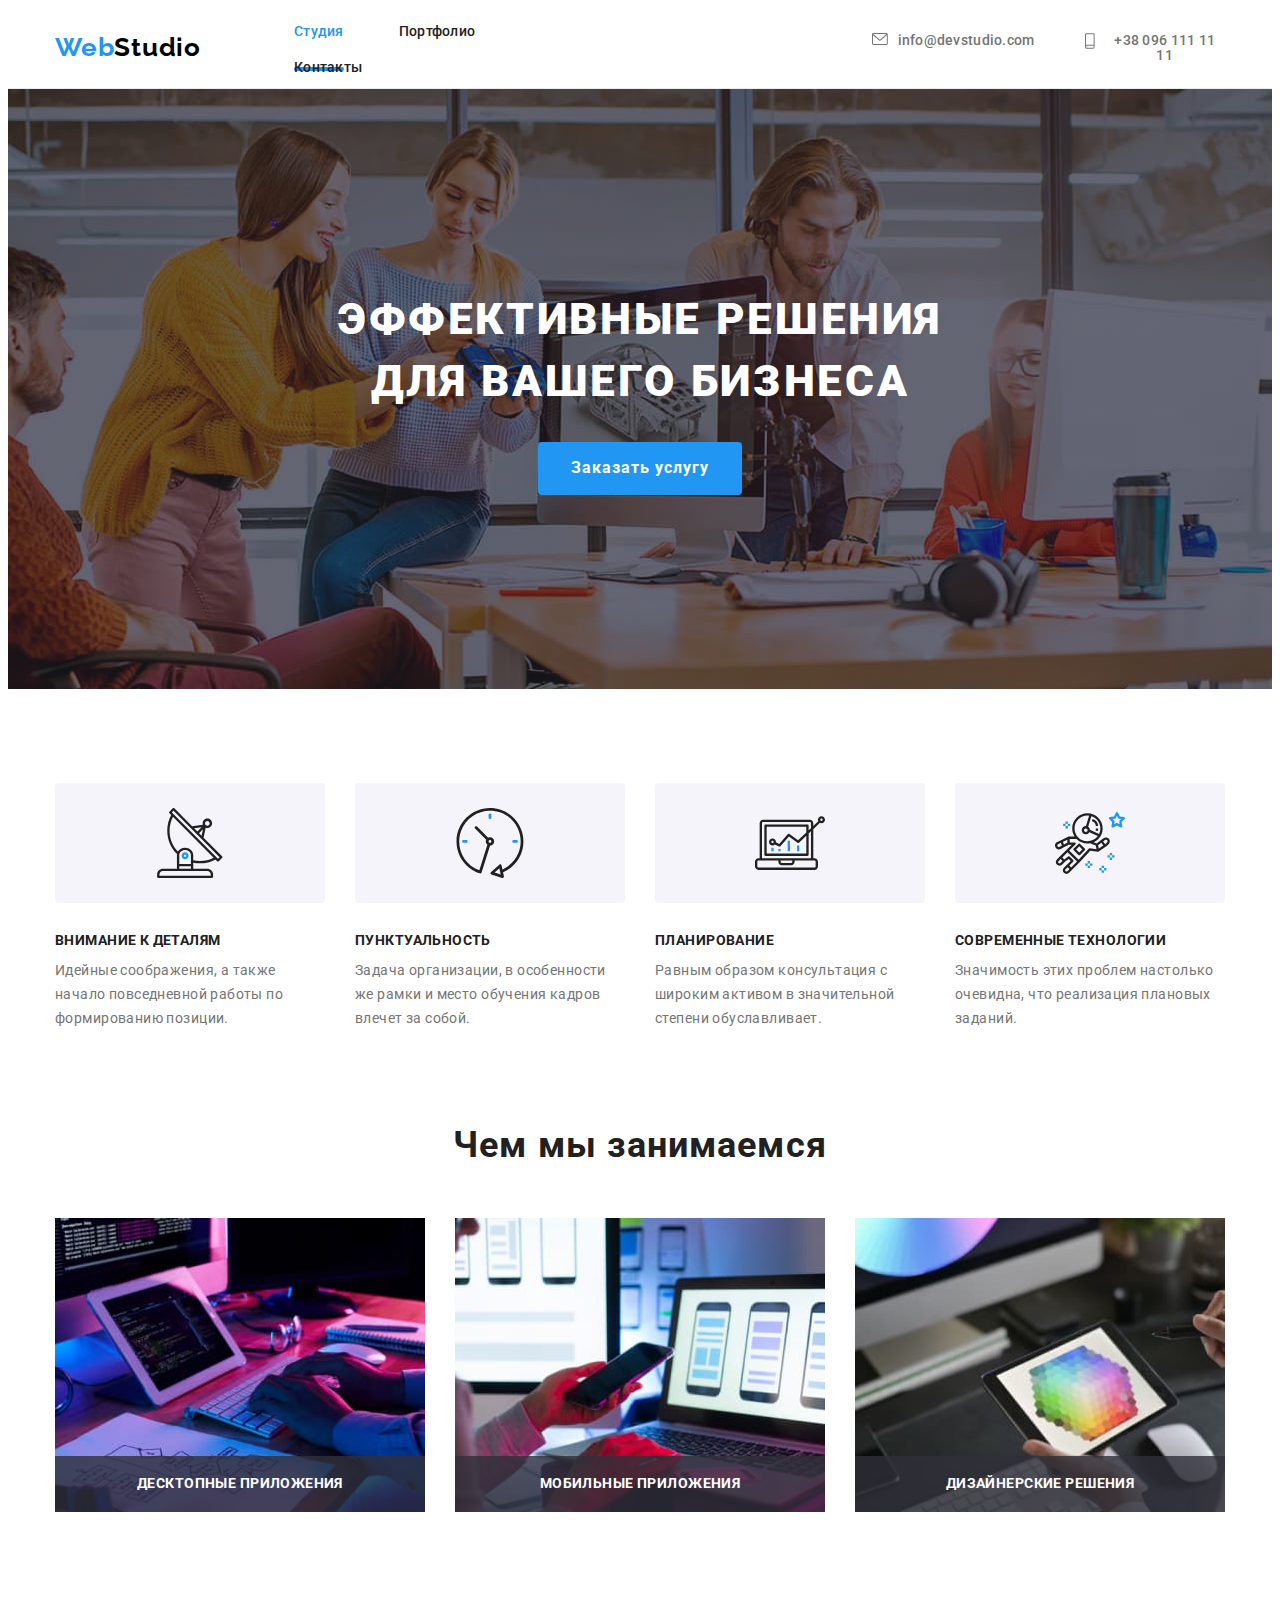
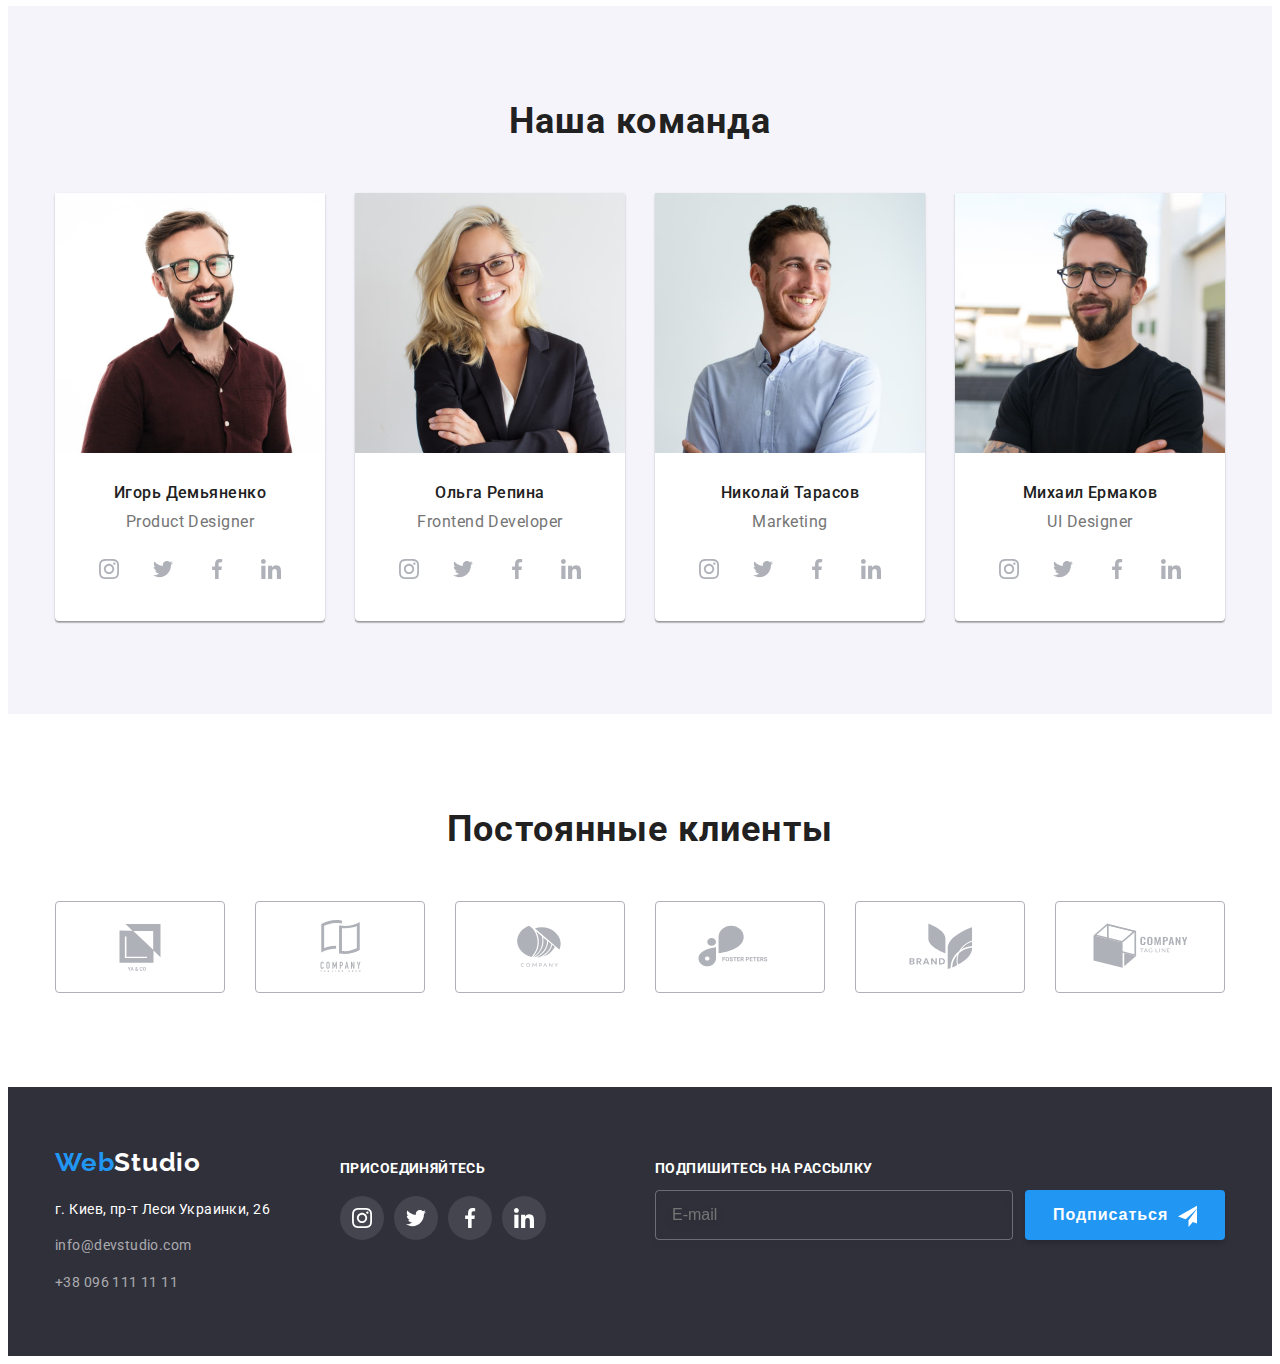
==== index.html @ dab95c20 "copy files" ====
<!DOCTYPE html>
<html lang="ru">
  <head>
    <meta charset="UTF-8" />
    <meta http-equiv="X-UA-Compatible" content="IE=edge" />
    <meta name="viewport" content="width=device-width, initial-scale=1.0" />
    <title>Студия</title>
    <link rel="preconnect" href="https://fonts.googleapis.com" />
    <link rel="preconnect" href="https://fonts.gstatic.com" crossorigin />
    <link
      href="https://fonts.googleapis.com/css2?family=Raleway:wght@700&family=Roboto:wght@400;500;700;900&display=swap"
      rel="stylesheet"
    />
    <link
      rel="stylesheet"
      href="https://cdnjs.cloudflare.com/ajax/libs/modern-normalize/1.1.0/modern-normalize.min.css"
      integrity="sha512-wpPYUAdjBVSE4KJnH1VR1HeZfpl1ub8YT/NKx4PuQ5NmX2tKuGu6U/JRp5y+Y8XG2tV+wKQpNHVUX03MfMFn9Q=="
      crossorigin="anonymous"
      referrerpolicy="no-referrer"
    />
    <link rel="stylesheet" href="./css/styles.css" />
  </head>
  <body class="header">
    <!--Шапка сайта-->
    <header class="page">
      <div class="container">
        <div class="header-inner">
          <a href="./index.html" class="logo">
            <span class="logo-studio">Web</span>Studio</a
          >
          <nav class="header-nav">
            <ul class="header-list list">
              <li class="menu-item">
                <a class="menu-link link current" href="./index.html">Студия</a>
              </li>
              <li class="menu-item">
                <a class="menu-link link" href="./portfolio.html">Портфолио</a>
              </li>
              <li class="menu-item">
                <a class="menu-link link" href="">Контакты</a>
              </li>
            </ul>
          </nav>
          <div>
            <ul class="header-contacts">
              <li class="header-contact-link">
                <a class="contact-type" href="mailto:info@devstudio.co">
                  <svg class="mail">
                    <use
                      href="./images/icons.svg#icon-mail"
                      width="16px"
                      height="12px"
                    ></use></svg
                  >info@devstudio.com
                </a>
              </li>
              <li class="header-contact-link">
                <a class="contact-type" href="tel:+380961111111">
                  <svg class="smartphone">
                    <use
                      href="./images/icons.svg#icon-smartphone"
                      width="10px"
                      height="16px"
                    ></use></svg
                  >+38 096 111 11 11
                </a>
              </li>
            </ul>
          </div>
        </div>
      </div>
    </header>
    <main>
      <!--Шапка-->
      <section class="hero">
        <div class="container">
          <h1 class="solution">Эффективные решения для вашего бизнеса</h1>
          <button class="button-open" type="button" data-modal-open>Заказать услугу</button>
          <!--Модальное окно-->
          <div class="backdrop is-hidden" data-modal>
            <div class="modal">
              <button class="button-close" type="button" data-modal-close>
                <svg class="close-icon" aria-label="link mail" width="30" height="30">
                  <use href="./images/icons.svg#icon-close"></use>
                </svg>
              </button>
              <div class="">
                <form class="form-modal" name="transfer">
                  <strong class="form-title">Оставьте свои данные, мы вам перезвоним</strong>
                  <div class="group-form">
                    <label class="form-lable" for="username">Имя</label>                  
                    <input class="form-input" type="text" name="username" required  autofocus/>
                    <svg class="modal-icon">
                      <use href="./images/icons.svg#icon-person" width="18" height="18"></use>
                    </svg>
                  </div> 
                  <div class="group-form">
                    <label class="form-lable" for="phone-number">Телефон</label>
                    <input class="form-input" type="tel" name="phone-number" placeholder=" " required/>
                    <svg class="modal-icon">
                      <use href="./images/icons.svg#icon-phone-black" width="18" height="18"></use>
                    </svg>  
                  </div> 
                  <div class="group-form">
                    <label class="form-lable" for="mail">Почта</label>
                    <input class="form-input" type="email" name="mail" placeholder=" " required/>
                    <svg class="modal-icon">
                      <use href="./images/icons.svg#icon-email-black" width="18" height="18"></use>
                    </svg> 
                  </div>             
                  <div class="group-form">
                    <label class="form-lable" for="notes" >Комментарий</label>
                    <textarea class="form-textarea" name="notes" placeholder="Введите текст"></textarea>
                  </div>                  
                    <label class="label-checkbox" for="conditions">
                      <input class="checkbox visually-hidden" type="checkbox" name="conditions" id="conditions" required/>                     
                      Соглашаюсь с рассылкой и принимаю <a class="treaty" href="">Условия договора</a>
                      <svg class="icon-active" width="16" height="15">
							           <use href="images/icons.svg#icon-icon-check"></use>
						          </svg> 
                      <svg class="icon-check" width="16" height="15">
							          <use href="images/icons.svg#icon-Vector1" ></use>
						          </svg>			          
                    </label>                                 
                  <button class="button-modal" type="submit">Отправить</button>                           
                </form>
              </div>              
            </div>
          </div>
        </div>
      </section>
      <!--Особенности-->
      <section class="specific">
        <div class="container">
          <ul class="title-text">
            <li class="title-text-list">
              <div class="benefits">
                <svg class="icon-specific">
                  <use
                    href="./images/icons.svg#icon-antena"
                    width="70px"
                    height="70px"
                  ></use>
                </svg>
              </div>
              <h3 class="title">Внимание к деталям</h3>
              <p class="specific-text">
                Идейные соображения, а также начало повседневной работы по
                формированию позиции.
              </p>
            </li>
            <li class="title-text-list">
              <div class="benefits">
                <svg class="icon-specific">
                  <use
                    href="./images/icons.svg#icon-clock"
                    width="70px"
                    height="70px"
                  ></use>
                </svg>
              </div>
              <h3 class="title">Пунктуальность</h3>
              <p class="specific-text">
                Задача организации, в особенности же рамки и место обучения
                кадров влечет за собой.
              </p>
            </li>
            <li class="title-text-list">
              <div class="benefits">
                <svg class="icon-specific">
                  <use
                    href="./images/icons.svg#icon-diagram"
                    width="70px"
                    height="70px"
                  ></use>
                </svg>
              </div>
              <h3 class="title">Планирование</h3>
              <p class="specific-text">
                Равным образом консультация с широким активом в значительной
                степени обуславливает.
              </p>
            </li>
            <li class="title-text-list">
              <div class="benefits">
                <svg class="icon-specific">
                  <use
                    href="./images/icons.svg#icon-astronaut"
                    width="70px"
                    height="70px"
                  ></use>
                </svg>
              </div>
              <h3 class="title">Современные технологии</h3>
              <p class="specific-text">
                Значимость этих проблем настолько очевидна, что реализация
                плановых заданий.
              </p>
            </li>
          </ul>
        </div>
      </section>
      <!--Чем мы занимаемся-->
      <section class="occupation">
        <div class="container">
          <h2 class="work-position">Чем мы занимаемся</h2>
          <ul class="work">
            <li class="details">
              <div class="work-type">
                <img
                  src="images/box1.jpg"
                  alt="Работа"
                  width="370"
                  height="294"
                />
                <p class="details-text">Десктопные приложения</p>
              </div class="work-type">
            </li>
            <li class="details">
              <div class="work-type">
                <img
                  src="images/box2.jpg"
                  alt="Работа1"
                  width="370"
                  height="294"
                />
                <p class="details-text">Мобильные приложения</p>
              </div>
            </li>
            <li class="details">
              <div class="work-type">
                <img
                  src="images/box3.jpg"
                  alt="Работа2"
                  width="370"
                  height="294"
                />
                <p class="details-text">Дизайнерские решения</p>
              </div>
            </li>
          </ul>
        </div>
      </section>
      <!--Команда-->
      <section class="team">
        <div class="container">
          <h2 class="team-list">Наша команда</h2>
          <ul class="all-team">
            <li class="comand-card">
              <img
                src="images/img.jpg"
                alt="Дизайнер"
                width="270"
                height="260"
              />
              <h3 class="name">Игорь Демьяненко</h3>
              <p class="job-title">Product Designer</p>
              <ul class="link-contact">
                <li class="">
                  <a href="" class="job-network">
                    <svg class="social-links">
                      <use
                        href="./images/icons.svg#icon-instagram"
                        width="20px"
                        height="20px"
                      ></use>
                    </svg>
                  </a>
                </li>
                <li>
                  <a href="" class="job-network">
                    <svg class="social-links">
                      <use
                        href="./images/icons.svg#icon-twitter"
                        width="20px"
                        height="20px"
                      ></use></svg
                  ></a>
                </li>
                <li>
                  <a href="" class="job-network">
                    <svg class="social-links">
                      <use
                        href="./images/icons.svg#icon-facebook"
                        width="20px"
                        height="20px"
                      ></use></svg
                  ></a>
                </li>
                <li>
                  <a href="" class="job-network">
                    <svg class="social-links">
                      <use
                        href="./images/icons.svg#icon-linkedin"
                        width="20px"
                        height="20px"
                      ></use></svg
                  ></a>
                </li>
              </ul>
            </li>
            <li class="comand-card">
              <img
                src="./images/img1.jpg"
                alt="Фронтэнд"
                width="270"
                height="260"
              />
              <h3 class="name">Ольга Репина</h3>
              <p class="job-title">Frontend Developer</p>
              <ul class="link-contact">
                <li>
                  <a href="" class="job-network">
                    <svg class="social-links">
                      <use
                        href="./images/icons.svg#icon-instagram"
                        width="20px"
                        height="20px"
                      ></use>
                    </svg>
                  </a>
                </li>
                <li>
                  <a href="" class="job-network">
                    <svg class="social-links">
                      <use
                        href="./images/icons.svg#icon-twitter"
                        width="20px"
                        height="20px"
                      ></use></svg
                  ></a>
                </li>
                <li>
                  <a href="" class="job-network">
                    <svg class="social-links">
                      <use
                        href="./images/icons.svg#icon-facebook"
                        width="20px"
                        height="20px"
                      ></use></svg
                  ></a>
                </li>
                <li>
                  <a href="" class="job-network">
                    <svg class="social-links">
                      <use
                        href="./images/icons.svg#icon-linkedin"
                        width="20px"
                        height="20px"
                      ></use></svg
                  ></a>
                </li>
              </ul>
            </li>
            <li class="comand-card">
              <img
                src="./images/img2.jpg"
                alt="Маркетинг"
                width="270"
                height="260"
              />
              <h3 class="name">Николай Тарасов</h3>
              <p class="job-title">Marketing</p>
              <ul class="link-contact">
                <li>
                  <a href="" class="job-network">
                    <svg class="social-links">
                      <use
                        href="./images/icons.svg#icon-instagram"
                        width="20px"
                        height="20px"
                      ></use>
                    </svg>
                  </a>
                </li>
                <li>
                  <a href="" class="job-network">
                    <svg class="social-links">
                      <use
                        href="./images/icons.svg#icon-twitter"
                        width="20px"
                        height="20px"
                      ></use></svg
                  ></a>
                </li>
                <li>
                  <a href="" class="job-network">
                    <svg class="social-links">
                      <use
                        href="./images/icons.svg#icon-facebook"
                        width="20px"
                        height="20px"
                      ></use></svg
                  ></a>
                </li>
                <li>
                  <a href="" class="job-network">
                    <svg class="social-links">
                      <use
                        href="./images/icons.svg#icon-linkedin"
                        width="20px"
                        height="20px"
                      ></use></svg
                  ></a>
                </li>
              </ul>
            </li>
            <li class="comand-card">
              <img
                src="./images/img3.jpg"
                alt="Дизайнер пользовательского интерфейса"
                width="270"
                height="260"
              />
              <h3 class="name">Михаил Ермаков</h3>
              <p class="job-title">UI Designer</p>
              <ul class="link-contact">
                <li>
                  <a href="" class="job-network">
                    <svg class="social-links">
                      <use
                        href="./images/icons.svg#icon-instagram"
                        width="20px"
                        height="20px"
                      ></use>
                    </svg>
                  </a>
                </li>
                <li>
                  <a href="" class="job-network">
                    <svg class="social-links">
                      <use
                        href="./images/icons.svg#icon-twitter"
                        width="20px"
                        height="20px"
                      ></use></svg
                  ></a>
                </li>
                <li>
                  <a href="" class="job-network">
                    <svg class="social-links">
                      <use
                        href="./images/icons.svg#icon-facebook"
                        width="20px"
                        height="20px"
                      ></use></svg
                  ></a>
                </li>
                <li>
                  <a href="" class="job-network">
                    <svg class="social-links">
                      <use
                        href="./images/icons.svg#icon-linkedin"
                        width="20px"
                        height="20px"
                      ></use></svg
                  ></a>
                </li>
              </ul>
            </li>
          </ul>
        </div>
      </section>
      <section>
        <h2 class="clients">Постоянные клиенты</h2>
        <div>
          <ul class="customer-icons">
            <li class="clients-icon">
              <a href="#" class="icon-list-client">
                <svg class="icon-customers">
                  <use href="./images/icons.svg#icon-group"></use>
                </svg>
              </a>
            </li>
            <li class="clients-icon">
              <a href="#" class="icon-list-client">
                <svg class="icon-customers">
                  <use href="./images/icons.svg#icon-group1"></use>
                </svg>
              </a>
            </li>
            <li class="clients-icon">
              <a href="#" class="icon-list-client">
                <svg class="icon-customers">
                  <use href="./images/icons.svg#icon-group2"></use>
                </svg>
              </a>
            </li>
            <li class="clients-icon">
              <a href="#" class="icon-list-client">
                <svg class="icon-customers">
                  <use href="./images/icons.svg#icon-group3"></use>
                </svg>
              </a>
            </li>
            <li class="clients-icon">
              <a href="#" class="icon-list-client">
                <svg class="icon-customers">
                  <use href="./images/icons.svg#icon-group4"></use>
                </svg>
              </a>
            </li>
            <li class="clients-icon">
              <a href="#" class="icon-list-client">
                <svg class="icon-customers">
                  <use href="./images/icons.svg#icon-group5"></use>
                </svg>
              </a>
            </li>
          </ul>
        </div>
      </section>
    </main>
    <!--Подвал-->
    <footer class="footer">
      <div class="container">
        <div class="footer-info">
          <div class="footer-iner">
            <a href="./index.html" class="footer-logo"
              ><span class="footer-logo-studio">Web</span>Studio</a
            >
            <address>
              <ul class="footer-contacts">
                <li class="footer-contacts-list">
                  <a class="home" href="https://bit.ly/3pXMvUd"
                    >г. Киев, пр-т Леси Украинки, 26</a
                  >
                </li>
                <li class="contact-link">
                  <a class="footer-contact-mail" href="mailto:info@devstudio.co"
                    >info@devstudio.com</a
                  >
                </li>
                <li class="contact-link">
                  <a class="footer-contact-tel" href="tel:+380961111111"
                    >+38 096 111 11 11</a
                  >
                </li>
              </ul>
            </address>
          </div>
          <div class="footer-in">
            <h3 class="join">Присоединяйтесь</h3>
            <ul class="links">
              <li class="links-networks">
                <a href="#" class="footer-networks">
                  <svg class="social-footer-networks">
                    <use
                      href="./images/icons.svg#icon-instagram"
                      width="20px"
                      height="20px"
                    ></use>
                  </svg>
                </a>
              </li>
              <li class="links-networks">
                <a href="#" class="footer-networks">
                  <svg class="social-footer-networks">
                    <use
                      href="./images/icons.svg#icon-twitter"
                      width="20px"
                      height="20px"
                    ></use>
                  </svg>
                </a>
              </li>
              <li class="links-networks">
                <a href="#" class="footer-networks">
                  <svg class="social-footer-networks">
                    <use
                      href="./images/icons.svg#icon-facebook"
                      width="20px"
                      height="20px"
                    ></use>
                  </svg>
                </a>
              </li>
              <li class="links-networks">
                <a href="#" class="footer-networks">
                  <svg class="social-footer-networks">
                    <use
                      href="./images/icons.svg#icon-linkedin"
                      width="20px"
                      height="20px"
                    ></use>
                  </svg>
                </a>
              </li>
            </ul>
          </div>
          <div class="footer-sending">
            <p class="writer">Подпишитесь на рассылку</p>
            <form class="form-sending" name="subscription" autocomplete="on">
              <label class="visually" for="subscription-email"></label>
              <input class="form-mail" type="email" name="subscription-email" id="subscription-email" placeholder="E-mail" required>
              <button class="button-form" type="button-sending">Подписаться              
                <svg class="button-send">
                  <use href="./images/icons.svg#icon-icon-send" width="24px" height="24px"></use>
                </svg>
              </button>
            </form>
          </div>        
        </div>
      </div>      
    </footer>
    <script src="./js/modal.js"></script>
  </body>
</html>
---- css/styles.css ----
.body {
    background-color: #FFFFFF;
    
}



*,
*::before,
*::after {
    box-sizing: border-box;
}

a {
    display: flex;
}

img {
    display: block;
    max-width: 100%;
    height: auto;
}    

a:active,
a:focus {
    outline: none;
}


ul li {
    list-style: none;
    padding-left: 0;
}

section {
    padding-bottom: 94px;
    padding-top: 94px;
    margin: 0;
}

a:active,
a:focus {
    outline: none;
}

input,
textarea {
    outline: none;
}

input:active,
textarea:active {
    outline: none;
}

:focus {
    outline: none;
}

textarea {
    resize: none;
}






/* layaouts */

.container {
    max-width: 1170px;
    margin: 0 auto;
    
          
       
}

.page {
    border-bottom: 1px solid #ECECEC;

}






.header-inner {
    display: inline-flex;        
    height: 80px;
    align-items: center;
    
    
}


/* Шапка сайта */

.logo {
    font-family: 'Raleway', sans-serif;    
    font-weight: 700;
    font-size: 26px;
    line-height: 1.2;
    letter-spacing: 0.03em;
    color: #000000;
    text-decoration: none;
    margin-right: 93px;
    
    
    
}


.header-list {
    padding-left: 0;
    margin: 0;
    
}




.logo-studio {  
    font-family: 'Raleway', sans-serif;
    font-weight: 700;
    font-size: 26px;
    line-height: 1.2;
    letter-spacing: 0.03em;
    color: #2196F3;
    text-decoration: none;
    
    
    

}

.menu-link {
    font-family: 'Roboto', sans-serif;
    font-weight: 500;
    font-size: 14px;
    line-height: 1.1;
    letter-spacing: 0.02em;
    color: #212121;
    text-decoration: none;
    
    
    
    
}

.menu-link:hover,
.menu-link:focus {
    color: #2196F3;
    


}

.header-nav .menu-link {
    position: relative;
    transition: color 250ms cubic-bezier(0.4, 0, 0.2, 1);





}

.current::after {
    content: "";
    position: absolute;
    width: 100%;
    height: 4px;
    background-size: cover;
    background-color: #2196F3;
    border-radius: 2px;
    margin-top: 43px;
    background-image: url(../images/hover.png);
  
}

.current {
    color: #2196F3;
}





.menu-item {
    display: inline-flex;
    margin-right: 50px;

}

.menu-item:last-child {
    margin-right: 0;

}



.contact-type {
    font-family: 'Roboto', sans-serif;
    font-weight: 500;
    font-size: 14px;
    line-height: 1.1;
    letter-spacing: 0.02em;
    color: #757575;
    text-decoration: none;
    transition: color 250ms cubic-bezier(0.4, 0, 0.2, 1);
       
  

}



.contact-type:hover,
.contact-type:focus {
    color: #2196F3;
    fill: currentColor;
    
}




.header-contacts {
    display: inline-flex;    
    text-align: center;
    padding-left: 0;
    margin-left: 273px;
    margin-top: 32px;
    margin-bottom: 32px;

}


.header-contact-link {
    display: inline-flex;
    text-align: center;
    justify-content: center;
    margin-right: 50px;
    
    
}


.header-contact-link:last-child {    
    margin-right: 0;

}  


.smartphone {
    display: flex;
    justify-content: center;
    align-items: center;
    fill: #757575;
    width: 10px;
    height: 16px;
    padding: 0;
    margin-right: 10px;
    fill: currentColor;
    
}





.mail {
    display: flex;
    justify-content: center;
    align-items: center;
    fill: #757575;
    width: 16px;
    height: 12px;
    padding: 0;
    margin-right: 10px;
    fill: currentColor;
    
    
}




/* Модальное окно */

.backdrop {
    position: fixed;
    top: 0;
    left: 0;
    width: 100%;
    min-height: 100%;
    z-index: 1;
    background-color: rgba(0, 0, 0, 0.2);
    transition: opacity 250ms cubic-bezier(0.4, 0, 0.2, 1), visibility 250ms cubic-bezier(0.4, 0, 0.2, 1);
}

.backdrop.is-hidden {
    visibility: hidden;
    opacity: 0;
    pointer-events: none;
}

.backdrop.is-hidden .modal {
    transform: translate(-50%, -50%) scale(1);
}

.modal {
    display: flex;
    position: absolute;
    top: 10%;
    left: 50%;
    transform: translate(-50%, 0);
    margin-left: auto;
    width: 528px;
    height: 581px;
    background-color: #FFFFFF;
    box-shadow: 0px 1px 3px rgba(0, 0, 0, 0.12), 0px 1px 1px rgba(0, 0, 0, 0.14), 0px 2px 1px rgba(0, 0, 0, 0.2);
    border-radius: 4px;
    transition: transform 250ms cubic-bezier(0.4, 0, 0.2, 1);
    
}



.button-close {
    position: absolute;
    top: 8px;
    right: 8px;
    width: 30px;
    height: 30px;
    border: none;
    background-color: transparent;
    padding: 0;
    cursor: pointer;   
    border: #000000;
    border: 1px solid rgba(0, 0, 0, 0.1);
    border-radius: 50%;
    background-color: inherit;
    transition: color 250ms cubic-bezier(0.4, 0, 0.2, 1);
    
    
   
    

}

.close-icon {    
    width: 18px;
    fill: currentColor;
    
}





.button-close:hover,
.button-close:hover {
    box-shadow: none;    
    color: #2196F3;


}



.form-modal {
    display: flex;
    flex-direction: column;
    align-items: center;    
    width: 448px;
    height: 501px;
    flex-direction: column;
    margin: 40px 40px;
    
     
    
}

.group-form {
    width: 100%;
    position: relative;
    
    

}


.group-form:focus-within > .modal-icon,
.group-form:hover > .modal-icon, 
.group-form:focus > .modal-icon {
    fill: #2196F3;
}





  

.form-title {      
    font-family: 'Roboto', sans-serif;
    font-style: normal;
    font-weight: 700;
    font-size: 20px;
    line-height: 1.2;
    text-align: center;
    letter-spacing: 0.03em;
    color: #212121;
    margin-bottom: 12px;
}





.form-lable {
    display: block;
    width: 25px;
    height: 14px;
    font-family: 'Roboto', sans-serif;
    font-style: normal;
    font-weight: 400;
    font-size: 12px;
    line-height: 1.2;
    letter-spacing: 0.01em;    
    color: #757575;
    margin-bottom: 4px;
    
    
}


 
.form-input {    
    width: 100%;
    height: 40px;    
    border: 1px solid rgba(33, 33, 33, 0.2);
    border-radius: 4px;
    margin-bottom: 10px;    
    cursor: pointer;
    padding-left: 42px;
    transition: border 250ms cubic-bezier(0.4, 0, 0.2, 1);
    
    
    
}

.form-input:focus-within,
.form-input:hover,
.form-input:focus {
    border: 1px solid #2196F3;
    color: #2196F3;    
    fill: #2196F3;
    

}



.modal-icon {
    position: absolute;
    top: 50%;
    left: 0;
    margin-left: 12px;
    width: 18px;
    height: 18px;
    transform: translateY(-25%);
    transition: fill 250ms cubic-bezier(0.4, 0, 0.2, 1);
    
    
}



.form-textarea {
    width: 100%;
    height: 120px;       
    border: 1px solid rgba(33, 33, 33, 0.2);
    border-radius: 4px;
    padding: 12px 16px;
    margin-bottom: 20px;
    transition: border 250ms cubic-bezier(0.4, 0, 0.2, 1);
    
    
}

.form-textarea:hover,
.form-textarea:focus {
    border: 1px solid #2196F3;


}



.group-form textarea::placeholder {
    font-family: 'Roboto', sans-serif;
    font-style: normal;
    font-weight: 400;
    font-size: 12px;
    line-height: 14px;
    letter-spacing: 0.01em;
    color: rgba(117, 117, 117, 0.5);

}



.button-modal {  
    display: flex;
    justify-content: center;
    align-items: center;
    width: 200px;
    height: 50px;
    border: none;
    background-color: #2196F3;
    box-shadow: 0px 4px 4px rgba(0, 0, 0, 0.15);
    border-radius: 4px;
    font-family: 'Roboto', sans-serif;
    font-style: normal;
    font-weight: 700;
    font-size: 16px;
    line-height: 1.9;    
    letter-spacing: 0.06em;
    color: #FFFFFF;
    cursor: pointer;
    margin-top: 30px;
    padding: 0;
    transition-property: color background-color box-shadow;
    transition-duration: 250ms;
    transition-timing-function: cubic-bezier(0.4, 0, 0.2, 1);    
    text-transform: none;
    
    
}


.button-modal:hover,
.button-modal:focus {
    background-color: #188ce8;
    cursor: pointer;

}


.form-textarea::placeholder {
    font-family: 'Roboto', sans-serif;
    font-style: normal;
    font-weight: 400;
    font-size: 14px;
    line-height: 16px;
    letter-spacing: 0.01em;
    color: rgba(117, 117, 117, 0.5);
}



.label-checkbox {  
    position: relative;  
    align-items: center;
    font-family: 'Roboto', sans-serif;
    font-style: normal;
    font-weight: 400;
    font-size: 14px;
    line-height: 1.7;      
    letter-spacing: 0.03em;    
    color: #757575;
    padding-left: 24px;
    
    


}

.visually-hidden {
    position: absolute;
    width: 1px;
    height: 1px;
    margin: -1px;
    border: 0;
    padding: 0;
    white-space: nowrap;
    clip-path: inset(100%);
    clip: rect(0 0 0 0);
    overflow: hidden;

}


.icon-check {
    position: absolute;
    left: 0;
    top: 50%;
    transform: translateY(-50%);
    width: 16px;
    height: 15px;
    opacity: 1;
    transition: opacity 250ms cubic-bezier(0.4, 0, 0.2, 1);
}




.checkbox:checked ~.icon-check {
    opacity: 0;
}



.icon-active {    
    position: absolute;
    left: 0;
    top: 50%;
    transform: translateY(-50%);
    width: 16px;
    height: 15px;
    opacity: 0;
    fill: #2196F3;
    transition: opacity 250ms cubic-bezier(0.4, 0, 0.2, 1);
}


.checkbox:checked~.icon-active {
    opacity: 1;
}



.treaty {
    display: inline;
    font-family: 'Roboto', sans-serif;
    font-style: normal;
    font-weight: 400;
    font-size: 14px;
    line-height: 24px;       
    letter-spacing: 0.03em;
    text-decoration-line: underline;    
    color: #2196F3;
}

.checkbox:active  {
    background-color: #2196f3;
}


.input-icon {
    width: 18px;
    height: 18px;  
}




/* Шапка */
.hero { 
    background-color: #2F303A;      
    max-width: 1600px;
    height: 600px;
    padding-top: 200px;
    padding-bottom: 200px;
    margin-left: auto;
    margin-right: auto;
    background-size: cover;
    background-position: center;    
    background-image: linear-gradient(to right, rgba(47, 48, 58, 0.4), rgba(47, 48, 58, 0.4)), url(../images/img111.jpg);
 
}

.solution {
    font-family: 'Roboto', sans-serif;
    font-style: normal;
    font-weight: 900;
    font-size: 44px;
    line-height: 1.4;     
    text-align: center;
    letter-spacing: 0.06em;
    text-transform: uppercase;    
    color: #FFFFFF;
    max-width: 696px;
    margin: 0 auto;    
    margin-bottom: 30px;

   
}


.button-open {
    font-family: 'Roboto', sans-serif;
    padding: 10px 32px;
    font-style: normal;
    font-weight: 700;
    font-size: 16px;
    line-height: 1.9;      
    display: flex;
    align-items: center;
    text-align: center;
    letter-spacing: 0.06em;         
    color: #FFFFFF;
    background-color: #2196F3;
    border: 1px solid transparent;
    border-radius: 4px;
    cursor: pointer;
    text-decoration:none;
    margin: 0 auto; 
}


.button-menu {
    display: flex;
    justify-content: center;
    margin: 0%;
    gap: 8px;
    margin-bottom: 50px;
    padding-left: 0%;     

}





/* Особенности */

.title {
    font-family: 'Roboto', sans-serif;
    font-style: normal;
    font-weight: 700;
    font-size: 14px;
    line-height: 1.1;
    letter-spacing: 0.03em;
    text-transform: uppercase;
    color: #212121;
    margin-top: 0;
    margin-bottom: 10px;
}

.specific-text {
    font-family: 'Roboto', sans-serif;
    font-style: normal;
    font-weight: 400;
    font-size: 14px;
    line-height: 24px;    
    letter-spacing: 0.03em;    
    color: #757575;
    margin-bottom: 0%;
    margin-top: 0%;
    
}

.title-text {
    display: flex; 
    justify-content: space-between; 
    padding: 0;
    margin-top: 0;
    margin-bottom: 0%;    
    gap:30px;
    
}


.benefits {
    display: flex;
    align-items: center;
    justify-content: center;
    width: 270px;
    height: 120px;
    background-color: #F5F4FA;
    border-radius: 4px;
    margin-bottom: 30px;
    
    

}

.icon-specific {
    width: 70px;
    height: 70px;
}



/* Чем мы занимаемся */

.occupation {
    padding-top: 0;
    padding-left: 15px;    
    padding-right: 15px;
    
}

.work-position {
    font-family: 'Roboto', sans-serif;
    font-weight: 700;
    font-size: 36px;
    line-height: 1.2;
    text-align: center;
    letter-spacing: 0.03em;
    color: #212121; 
    margin-bottom: 50px;
    margin-top: 0;  
  

}

.work {
    display: flex;
    justify-content: space-between;
    padding-left: 0;
    margin: 0%;

}


.work-type {
    position: relative;
    display: block;
    justify-content: space-between;
    align-items: center;
      
}


.details-text {
    position: absolute;
    font-family: 'Roboto', sans-serif;
    font-style: normal;
    font-weight: 700;
    font-size: 14px;
    line-height: 1.1px;
    text-align: center;
    letter-spacing: 0.03em;
    text-transform: uppercase;    
    color: #FFFFFF;
    text-align: center;
    bottom: 0;
    width: 100%;
    padding-top: 27px;
    padding-bottom: 27px;
    margin: 0;
    background-color: rgba(47, 48, 58, 0.8);
   
}


/* Команда */

.team {
    background-color: #F5F4FA;
    height: 708px;
}

.team-list {
    font-family: 'Roboto', sans-serif;
    font-weight: 700;
    font-size: 36px;
    line-height: 1.2;
    text-align: center;
    letter-spacing: 0.03em;
    color: #212121;    
    margin: 0 auto;

}

.all-team {
    display: flex;
    justify-content: space-between;
    padding-left: 0;
    margin-top: 50px;
    margin-bottom: 0;
    
}


.name {
    font-family: 'Roboto', sans-serif;
    font-style: normal;
    font-weight: 500;
    font-size: 16px;
    line-height: 1.2;    
    letter-spacing: 0.03em;    
    color: #212121;
    margin-bottom: 10px;
    margin-top: 30px;
  
}

.job-title { 
    font-family: 'Roboto', sans-serif;
    font-style: normal;
    font-weight: 400;
    font-size: 16px;
    line-height: 1.2;    
    letter-spacing: 0.03em;    
    color: #757575;
    margin-top: 10px;
    
}




.link-contact {
    display: flex;
    list-style: none;
    padding-left: 32px;
    padding-right: 32px;
    margin-top: 16px;
    justify-content: space-between;

}

.social-links {
    width: 20px;
    height: 20px;
    color: #FFFFFF;
    transition: background-color 250ms cubic-bezier(0.4, 0, 0.2, 1), fill 250ms cubic-bezier(0.4, 0, 0.2, 1);
  
}


.job-network {
    display: flex;
    align-items: center;
    justify-content: center;
    width: 44px;
    height: 44px;
    background-color:#FFFFFF;
    fill: #AFB1B8 ;   
    border-radius: 50%;
    transition: background-color 250ms cubic-bezier(0.4, 0, 0.2, 1), color 250ms cubic-bezier(0.4, 0, 0.2, 1);
    
}


.job-network:hover,
.job-network:focus   {
    background-color: #2196F3;  
    fill: currentColor;  
    
}

.clients {
    font-family: 'Roboto', sans-serif;
    font-style: normal;
    font-weight: 700;
    font-size: 36px;
    line-height: 1.2;
    text-align: center;
    letter-spacing: 0.03em;    
    color: #212121;
    margin-top: 0%;
    margin-bottom: 50px;
}

.comand-card {    
    width: 270px;
    height: 428px;
    left: 215px;
    top: 1635px;
    background: #FFFFFF;       
    box-shadow: 0px 1px 3px rgba(0, 0, 0, 0.12), 0px 1px 1px rgba(0, 0, 0, 0.14), 0px 2px 1px rgba(0, 0, 0, 0.2);
    border-radius: 0px 0px 4px 4px;
    text-align: center;
}


.customer-icons:focus, 
.icon-list-client:focus,
.customer-icons:hover
.icon-list-client:hover {    
    border-color: #2196F3;
    color: #2196F3; 
    fill: currentColor;
    
}

.customer-icons {
    display: flex;
    justify-content: center;
    align-content: center;
    padding: 0%;
    margin-top: 0%;
    margin-bottom: 0%;


}
.icon-customers {
    display: flex;
    justify-content: center;
    align-items: center;
    width: 106px;
    height: 60px;
    transition: background-color 250ms cubic-bezier(0.4, 0, 0.2, 1), fill 250ms cubic-bezier(0.4, 0, 0.2, 1);
    
    

}
 
.icon-list-client {
    display: flex;
    justify-content: center;
    align-items: center;
    width: 170px;
    height: 92px;
    border: 1px solid #AFB1B8;
    border-radius: 4px;
    border-color: rgba(175, 177, 184, 1);
    fill: rgba(175, 177, 184, 1);
    transition: background-color 250ms cubic-bezier(0.4, 0, 0.2, 1), color 250ms cubic-bezier(0.4, 0, 0.2, 1);



}


.clients-icon {
    margin-right: 30px;
    
    
}



.clients-icon:last-child {
    margin-right: 0;
}

/* Все */




.list {
    font-family: 'Roboto', sans-serif;
    font-style: normal;
    font-weight: 700;
    font-size: 18px;
    line-height: 2;           
    letter-spacing: 0.06em;    
    color: #212121;
    margin: 0;
   
    
  
    
         

}



.list-team {
    display: flex;
    flex-wrap: wrap;
    justify-content: space-between;
    padding-left: 0%;  
    gap: 30px;
    margin: 0;
    
   

}



.text {
    font-family: 'Roboto', sans-serif;
    font-style: normal;
    font-weight: 400;
    font-size: 16px;
    line-height: 1.9;       
    letter-spacing: 0.03em;
    color: #757575;
    margin: 0;    
    
    
        
}

.portfolio-card {
    width: 370px;
    height: 404px;
    left: 215px;
    top: 1130px;
    border: 1px solid #EEEEEE;
    cursor: pointer;
    
 
    
}



.overlay {
    position: relative;
    overflow: hidden;
   
    
   

}

.overlay-icon {    
    position: absolute;
    display: flex;
    justify-content: center;
    align-items: center;
    width: 100%;
    height: 294px;   
    background-color: rgba(33, 150, 243, 0.9); 
    transform: translatey(0);
    transition: transform 250ms cubic-bezier(0.4, 0, 0.2, 1), opacity 250ms cubic-bezier(0.4, 0, 0.2, 1);
    
    
}
    
.portfolio-card:hover .overlay-icon {
    transform: translatey(-100%);
    
    
    
    
    
}




.overlay-text {
    font-family: 'Roboto', sans-serif;
    font-style: normal;
    font-weight: 400;
    font-size: 18px;
    line-height: 1.6;    
    letter-spacing: 0.03em;    
    color: #FFFFFF;
    padding: 63px 24px;
    text-align: left;
    
    
        
}
    

.portfolio-card:hover,
.portfolio-card:focus {
    box-shadow: 0px 1px 1px rgba(0, 0, 0, 0.12), 0px 4px 4px rgba(0, 0, 0, 0.06), 1px 4px 6px rgba(0, 0, 0, 0.16);
    
}



.portfolio-card-list {
    padding: 20px 24px;
    
}    

/* Кнопки */


.button {
    font-family: 'Roboto', sans-serif;
    font-style: normal;
    font-weight: 500;
    font-size: 16px;
    line-height: 1.6;
    text-align: center;
    letter-spacing: 0.03em;
    padding: 6px 22px;
    color: #212121;
    background-color: #F5F4FA;
    border: 1px solid transparent;
    border-radius: 0.1em;
    cursor: pointer;
    transition: color 250ms cubic-bezier(0.4, 0, 0.2, 1), background-color 250ms cubic-bezier(0.4, 0, 0.2, 1),
    box-shadow 250ms cubic-bezier(0.4, 0, 0.2, 1);
}


.button:hover,
.button:focus {
    color: #FFFFFF;
    background-color: #2196F3;
    box-shadow: 0px 3px 1px rgba(0, 0, 0, 0.1), 0px 1px 2px rgba(0, 0, 0, 0.08), 0px 2px 2px rgba(0, 0, 0, 0.12);
    outline: none;
   
    
}




 /* Подвал */

.footer { 
       
    background: #2F303A;    
    padding-top: 60px;
    padding-bottom: 60px;
    
   
}






.footer-contacts {
    padding-left: 0;
    margin-top: 20px;
    margin-bottom: 0%;
    
}




.home {
    font-family: 'Roboto', sans-serif;
    font-style: normal;
    font-weight: 400;
    font-size: 14px;
    line-height: 1.7;    
    letter-spacing: 0.03em;    
    color: #FFFFFF;
    text-decoration: none;
    

}

.footer-logo {
    font-family: 'Raleway', sans-serif;
    font-style: normal;
    font-weight: 700;
    font-size: 26px;
    line-height: 1.2;
    letter-spacing: 0.03em;
    color: #FFFFFF;     
    text-decoration: none;    


 }

.footer-logo-studio {
    font-family: 'Raleway', sans-serif;     
    font-weight: 700;
    font-size: 26px;
    line-height: 1.2;
    letter-spacing: 0.03em;
    color: #2196F3;
    text-decoration: none;

}


.footer-contact-mail {
    font-family: 'Roboto', sans-serif; 
    font-style: normal;
    font-weight: 400;
    font-size: 14px;
    line-height: 2;     
    letter-spacing: 0.03em;
    color: rgba(255, 255, 255, 0.6);
    text-decoration: none;
    

}


.footer-contact-tel {
    font-family: 'Roboto', sans-serif;
    font-style: normal;
    font-weight: 400;
    font-size: 14px;
    line-height: 2;
    letter-spacing: 0.03em;
    color: rgba(255, 255, 255, 0.6);
    text-decoration: none;
    

}


.footer-contacts-list {
    margin-bottom: 9px;
}


.footer-contact-mail {
    margin-bottom: 9px;
}


.footer-info {
    display: flex;
    justify-content: start;
    
}

.footer-in {
    margin-left: 70px;
}

.links {
    display: flex;
    padding: 0;
    
}

.links-networks {
    display: block;
    margin-right: 10px;
    
}

.links-networks:last-child {
    margin-right: 0;
}


.social-footer-networks {
    width: 20px;
    height: 20px;
    
   
    
    


}



.footer-networks  {
    display: flex;  
    align-items: center;
    justify-content: center;
    width: 44px;
    height: 44px; 
    background-color: rgba(255, 255, 255, 0.1);
    fill: #FFFFFF;
    border-radius: 50%;
    transition: fill 250ms cubic-bezier(0.4, 0, 0.2, 1), background-color 250ms cubic-bezier(0.4, 0, 0.2, 1);
   
    
}



.footer-networks:hover,
.footer-networks:focus {    
    background-color: #2196F3;
}


.join {
    font-family: 'Roboto', sans-serif;
    font-style: normal;
    font-weight: 700;
    font-size: 14px;
    line-height: 1.1;
    letter-spacing: 0.03em;
    text-transform: uppercase;    
    color: #FFFFFF;
    margin-bottom: 20px;
    
    
}



.writer {
    font-family: 'Roboto', sans-serif;
    font-style: normal;
    font-weight: 700;
    font-size: 14px;
    line-height: 1.1;
    letter-spacing: 0.03em;
    text-transform: uppercase;    
    color: #FFFFFF;
    display: block;
    text-transform: uppercase;
   
        
    
}





.form-sending {
    display: flex;
    align-items: center;
    


    
}


.form-mail {
    display: flex;
    align-items: center;    
    min-width: 358px;
    height: 50px;
    padding: 0;
    padding-left: 16px;
    margin-right: 12px;
    font-size: 16px;
    line-height: 1.25;
    color: rgba(255, 255, 255, 0.6);
    filter: drop-shadow(0px 4px 4px rgba(0, 0, 0, 0.15));
    background-color: transparent;
    border: 1px solid rgba(255, 255, 255, 0.3);
    border-radius: 4px;
    


}


.form-mail:focus {
    border: 1px solid rgba(255, 255, 255, 0.3);
    outline: none;

}    


.button-form {
    display: flex;
    align-items: center;
    justify-content: center;
    width: 200px;
    height: 50px;
    padding: 10px 28px;
    font-weight: 700;
    font-size: 16px;
    line-height: 1.9;
    letter-spacing: 0.06em;    
    box-shadow: 0px 4px 4px rgba(0, 0, 0, 0.15);
    border: none;
    border-radius: 4px;
    background-color: #2196f3;
    color: #ffffff;
    transition-property: color background-color box-shadow;
    transition-duration: 250ms;
    transition-timing-function: cubic-bezier(0.4, 0, 0.2, 1);
    
    
    
}



.button-form:hover,
.button-form:focus {
    background-color: #188ce8;
    cursor: pointer;
 

}


.button-send {
    display: inline-block;
    width: 24px;
    height: 24px;
    margin-left: 10px;
    fill:#FFFFFF
    
     
}


.footer-sending {
    margin-left: auto;
    
}
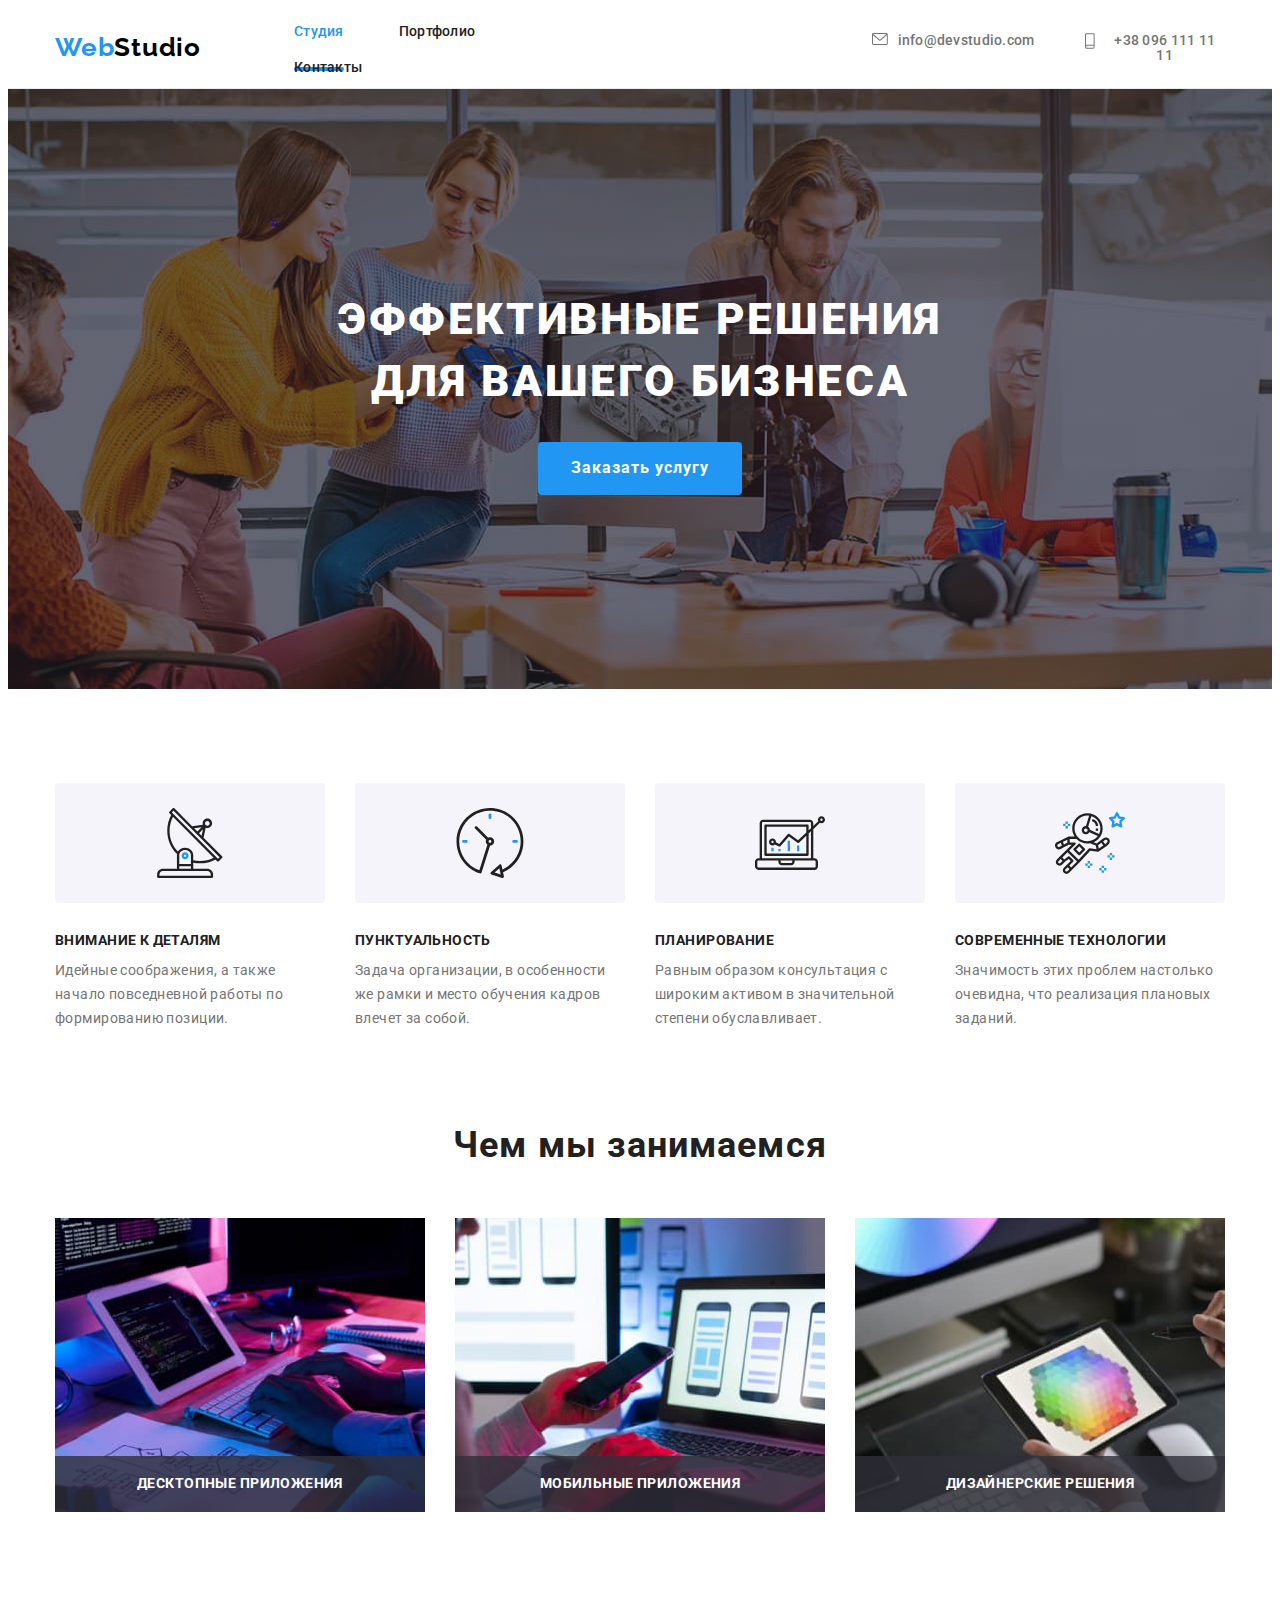
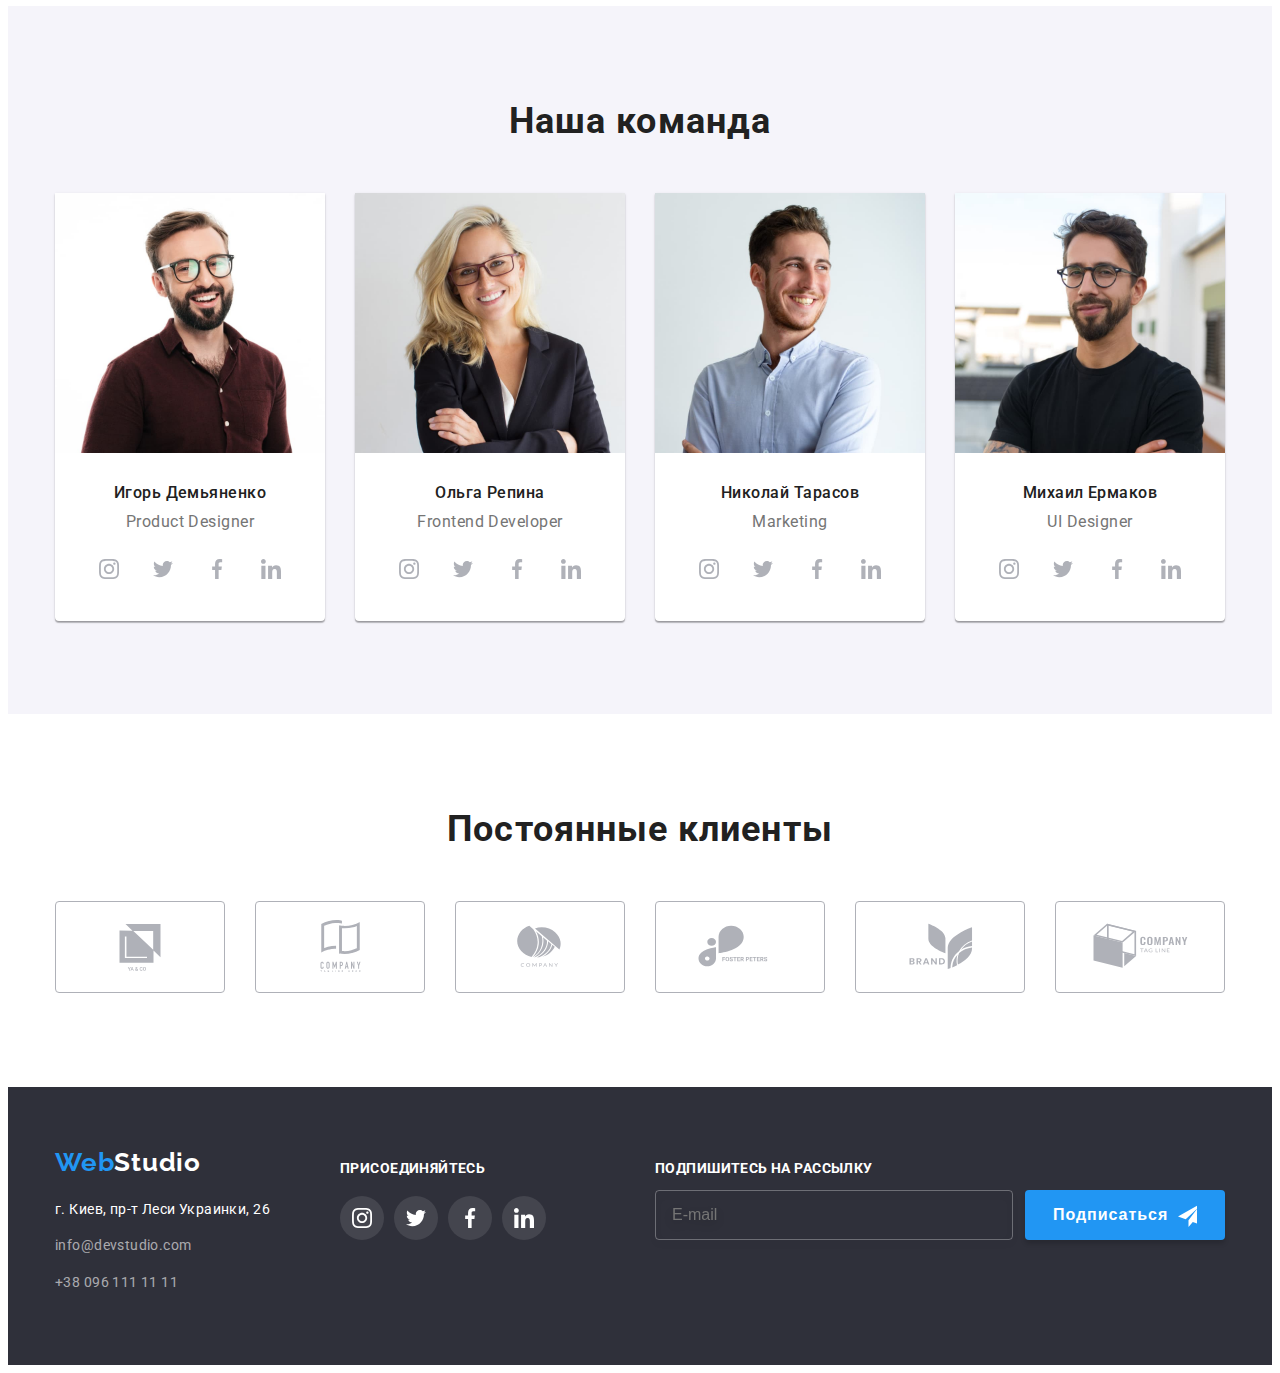
==== commit ef4d733b: "change footer" ====
--- a/index.html
+++ b/index.html
@@ -20,32 +20,32 @@
     />
     <link rel="stylesheet" href="./css/styles.css" />
   </head>
-  <body class="header">
+  <body>
     <!--Шапка сайта-->
-    <header class="page">
+    <header class="page-header">
       <div class="container">
         <div class="header-inner">
           <a href="./index.html" class="logo">
-            <span class="logo-studio">Web</span>Studio</a
+            <span class="logo__lable">Web</span>Studio</a
           >
-          <nav class="header-nav">
-            <ul class="header-list list">
-              <li class="menu-item">
-                <a class="menu-link link current" href="./index.html">Студия</a>
-              </li>
-              <li class="menu-item">
-                <a class="menu-link link" href="./portfolio.html">Портфолио</a>
-              </li>
-              <li class="menu-item">
-                <a class="menu-link link" href="">Контакты</a>
+          <nav class="navigation">
+            <ul class="nav list">
+              <li class="nav__item">
+                <a class="nav__link link current" href="./index.html">Студия</a>
+              </li>
+              <li class="nav__item">
+                <a class="nav__link link" href="./portfolio.html">Портфолио</a>
+              </li>
+              <li class="nav__item">
+                <a class="nav__link link" href="">Контакты</a>
               </li>
             </ul>
           </nav>
           <div>
-            <ul class="header-contacts">
-              <li class="header-contact-link">
-                <a class="contact-type" href="mailto:info@devstudio.co">
-                  <svg class="mail">
+            <ul class="contacts">
+              <li class="contacts__item">
+                <a class="contacts__link" href="mailto:info@devstudio.co">
+                  <svg class="contacts__mail">
                     <use
                       href="./images/icons.svg#icon-mail"
                       width="16px"
@@ -54,9 +54,9 @@
                   >info@devstudio.com
                 </a>
               </li>
-              <li class="header-contact-link">
-                <a class="contact-type" href="tel:+380961111111">
-                  <svg class="smartphone">
+              <li class="contacts__item">
+                <a class="contacts__link" href="tel:+380961111111">
+                  <svg class="contacts__phone">
                     <use
                       href="./images/icons.svg#icon-smartphone"
                       width="10px"
@@ -512,39 +512,39 @@
       </section>
     </main>
     <!--Подвал-->
-    <footer class="footer">
+    <footer class="page-footer">
       <div class="container">
         <div class="footer-info">
-          <div class="footer-iner">
-            <a href="./index.html" class="footer-logo"
-              ><span class="footer-logo-studio">Web</span>Studio</a
+          <div>
+            <a href="./index.html" class="footer__logo"
+              ><span class="footer-logo__lable">Web</span>Studio</a
             >
             <address>
-              <ul class="footer-contacts">
-                <li class="footer-contacts-list">
-                  <a class="home" href="https://bit.ly/3pXMvUd"
+              <ul class="footer__contacts">
+                <li class="footer-contacts__item">
+                  <a class="footer-contacts__link" href="https://bit.ly/3pXMvUd"
                     >г. Киев, пр-т Леси Украинки, 26</a
                   >
                 </li>
-                <li class="contact-link">
-                  <a class="footer-contact-mail" href="mailto:info@devstudio.co"
+                <li class="footer-contacts__item">
+                  <a class="footer-contacts__mail" href="mailto:info@devstudio.co"
                     >info@devstudio.com</a
                   >
                 </li>
-                <li class="contact-link">
-                  <a class="footer-contact-tel" href="tel:+380961111111"
+                <li class="footer-contacts__item">
+                  <a class="footer-contacts__tel" href="tel:+380961111111"
                     >+38 096 111 11 11</a
                   >
                 </li>
               </ul>
             </address>
           </div>
-          <div class="footer-in">
-            <h3 class="join">Присоединяйтесь</h3>
-            <ul class="links">
-              <li class="links-networks">
-                <a href="#" class="footer-networks">
-                  <svg class="social-footer-networks">
+          <div class="footer-social">
+            <h3 class="social__description">Присоединяйтесь</h3>
+            <ul class="networks">
+              <li class="networks__item">
+                <a href="#" class="networks__link">
+                  <svg class="networks__icon">
                     <use
                       href="./images/icons.svg#icon-instagram"
                       width="20px"
@@ -553,9 +553,9 @@
                   </svg>
                 </a>
               </li>
-              <li class="links-networks">
-                <a href="#" class="footer-networks">
-                  <svg class="social-footer-networks">
+              <li class="networks__item">
+                <a href="#" class="networks__link">
+                  <svg class="networks__icon">
                     <use
                       href="./images/icons.svg#icon-twitter"
                       width="20px"
@@ -564,9 +564,9 @@
                   </svg>
                 </a>
               </li>
-              <li class="links-networks">
-                <a href="#" class="footer-networks">
-                  <svg class="social-footer-networks">
+              <li class="networks__item">
+                <a href="#" class="networks__link">
+                  <svg class="networks__icon">
                     <use
                       href="./images/icons.svg#icon-facebook"
                       width="20px"
@@ -575,9 +575,9 @@
                   </svg>
                 </a>
               </li>
-              <li class="links-networks">
-                <a href="#" class="footer-networks">
-                  <svg class="social-footer-networks">
+              <li class="networks__item">
+                <a href="#" class="networks__link">
+                  <svg class="networks__icon">
                     <use
                       href="./images/icons.svg#icon-linkedin"
                       width="20px"
@@ -589,12 +589,12 @@
             </ul>
           </div>
           <div class="footer-sending">
-            <p class="writer">Подпишитесь на рассылку</p>
-            <form class="form-sending" name="subscription" autocomplete="on">
-              <label class="visually" for="subscription-email"></label>
-              <input class="form-mail" type="email" name="subscription-email" id="subscription-email" placeholder="E-mail" required>
-              <button class="button-form" type="button-sending">Подписаться              
-                <svg class="button-send">
+            <p class="sending__text">Подпишитесь на рассылку</p>
+            <form class="form__sending" name="subscription" autocomplete="on">
+              <label class="lable__visually" for="subscription-email"></label>
+              <input class="input__mail" type="email" name="subscription-email" id="subscription-email" placeholder="E-mail" required>
+              <button class="button__form" type="button-sending">Подписаться              
+                <svg class="button__icon">
                   <use href="./images/icons.svg#icon-icon-send" width="24px" height="24px"></use>
                 </svg>
               </button>
--- a/css/styles.css
+++ b/css/styles.css
@@ -64,39 +64,26 @@
 
 
 
-
-
-
-/* layaouts */
+.page-header {
+    border-bottom: 1px solid #ECECEC;
+
+}
 
 .container {
     max-width: 1170px;
     margin: 0 auto;
-    
-          
-       
-}
-
-.page {
-    border-bottom: 1px solid #ECECEC;
-
-}
-
-
-
-
-
+        
+}
+
+/* Шапка сайта */
 
 .header-inner {
     display: inline-flex;        
     height: 80px;
     align-items: center;
-    
-    
-}
-
-
-/* Шапка сайта */
+ 
+}
+
 
 .logo {
     font-family: 'Raleway', sans-serif;    
@@ -107,36 +94,47 @@
     color: #000000;
     text-decoration: none;
     margin-right: 93px;
-    
-    
-    
-}
-
-
-.header-list {
+     
+}
+
+
+.logo__lable {
+    font-family: 'Raleway', sans-serif;
+    font-weight: 700;
+    font-size: 26px;
+    line-height: 1.2;
+    letter-spacing: 0.03em;
+    color: #2196F3;
+    text-decoration: none;
+
+}
+
+
+.navigation .nav__link {
+    position: relative;
+    transition: color 250ms cubic-bezier(0.4, 0, 0.2, 1);
+
+}
+
+.nav {
     padding-left: 0;
     margin: 0;
     
 }
 
 
-
-
-.logo-studio {  
-    font-family: 'Raleway', sans-serif;
-    font-weight: 700;
-    font-size: 26px;
-    line-height: 1.2;
-    letter-spacing: 0.03em;
-    color: #2196F3;
-    text-decoration: none;
-    
-    
-    
-
-}
-
-.menu-link {
+.nav__item {
+    display: inline-flex;
+    margin-right: 50px;
+
+}
+
+.nav__item:last-child {
+    margin-right: 0;
+
+}
+
+.nav__link {
     font-family: 'Roboto', sans-serif;
     font-weight: 500;
     font-size: 14px;
@@ -146,26 +144,16 @@
     text-decoration: none;
     
     
-    
-    
-}
-
-.menu-link:hover,
-.menu-link:focus {
+}
+
+.nav__link:hover,
+.nav__link:focus {
     color: #2196F3;
-    
-
-
-}
-
-.header-nav .menu-link {
-    position: relative;
-    transition: color 250ms cubic-bezier(0.4, 0, 0.2, 1);
-
-
-
-
-
+  
+}
+
+.current {
+    color: #2196F3;
 }
 
 .current::after {
@@ -181,28 +169,33 @@
   
 }
 
-.current {
-    color: #2196F3;
-}
-
-
-
-
-
-.menu-item {
+.contacts {
     display: inline-flex;
+    text-align: center;
+    padding-left: 0;
+    margin-left: 273px;
+    margin-top: 32px;
+    margin-bottom: 32px;
+
+}
+
+.contacts__item {
+    display: inline-flex;
+    text-align: center;
+    justify-content: center;
     margin-right: 50px;
 
-}
-
-.menu-item:last-child {
+
+}
+
+
+.contacts__item:last-child {
     margin-right: 0;
 
 }
 
 
-
-.contact-type {
+.contacts__link {
     font-family: 'Roboto', sans-serif;
     font-weight: 500;
     font-size: 14px;
@@ -217,45 +210,14 @@
 }
 
 
-
-.contact-type:hover,
-.contact-type:focus {
+.contacts__link:hover,
+.contacts__link:focus {
     color: #2196F3;
     fill: currentColor;
     
 }
 
-
-
-
-.header-contacts {
-    display: inline-flex;    
-    text-align: center;
-    padding-left: 0;
-    margin-left: 273px;
-    margin-top: 32px;
-    margin-bottom: 32px;
-
-}
-
-
-.header-contact-link {
-    display: inline-flex;
-    text-align: center;
-    justify-content: center;
-    margin-right: 50px;
-    
-    
-}
-
-
-.header-contact-link:last-child {    
-    margin-right: 0;
-
-}  
-
-
-.smartphone {
+.contacts__phone {
     display: flex;
     justify-content: center;
     align-items: center;
@@ -268,11 +230,7 @@
     
 }
 
-
-
-
-
-.mail {
+.contacts__mail {
     display: flex;
     justify-content: center;
     align-items: center;
@@ -282,8 +240,7 @@
     padding: 0;
     margin-right: 10px;
     fill: currentColor;
-    
-    
+       
 }
 
 
@@ -1201,31 +1158,57 @@
 
  /* Подвал */
 
-.footer { 
+.page-footer { 
        
     background: #2F303A;    
     padding-top: 60px;
     padding-bottom: 60px;
-    
-   
-}
-
-
-
-
-
-
-.footer-contacts {
+
+}
+
+.footer-info {
+    display: flex;
+    justify-content: start;
+
+}
+
+.footer__logo {
+    font-family: 'Raleway', sans-serif;
+    font-style: normal;
+    font-weight: 700;
+    font-size: 26px;
+    line-height: 1.2;
+    letter-spacing: 0.03em;
+    color: #FFFFFF;
+    text-decoration: none;
+
+
+}
+
+.footer-logo__lable {
+    font-family: 'Raleway', sans-serif;
+    font-weight: 700;
+    font-size: 26px;
+    line-height: 1.2;
+    letter-spacing: 0.03em;
+    color: #2196F3;
+    text-decoration: none;
+
+}
+
+.footer__contacts {
     padding-left: 0;
     margin-top: 20px;
     margin-bottom: 0%;
-    
-}
-
-
-
-
-.home {
+
+}
+
+.footer-contacts__item {
+    margin-bottom: 9px;
+}
+
+
+.footer-contacts__link {
     font-family: 'Roboto', sans-serif;
     font-style: normal;
     font-weight: 400;
@@ -1238,32 +1221,9 @@
 
 }
 
-.footer-logo {
-    font-family: 'Raleway', sans-serif;
-    font-style: normal;
-    font-weight: 700;
-    font-size: 26px;
-    line-height: 1.2;
-    letter-spacing: 0.03em;
-    color: #FFFFFF;     
-    text-decoration: none;    
-
-
- }
-
-.footer-logo-studio {
-    font-family: 'Raleway', sans-serif;     
-    font-weight: 700;
-    font-size: 26px;
-    line-height: 1.2;
-    letter-spacing: 0.03em;
-    color: #2196F3;
-    text-decoration: none;
-
-}
-
-
-.footer-contact-mail {
+
+
+.footer-contacts__mail {
     font-family: 'Roboto', sans-serif; 
     font-style: normal;
     font-weight: 400;
@@ -1273,11 +1233,12 @@
     color: rgba(255, 255, 255, 0.6);
     text-decoration: none;
     
-
-}
-
-
-.footer-contact-tel {
+   
+}
+
+
+
+.footer-contacts__tel {
     font-family: 'Roboto', sans-serif;
     font-style: normal;
     font-weight: 400;
@@ -1290,45 +1251,28 @@
 
 }
 
-
-.footer-contacts-list {
-    margin-bottom: 9px;
-}
-
-
-.footer-contact-mail {
-    margin-bottom: 9px;
-}
-
-
-.footer-info {
-    display: flex;
-    justify-content: start;
-    
-}
-
-.footer-in {
+.footer-social {
     margin-left: 70px;
 }
 
-.links {
+.networks {
     display: flex;
     padding: 0;
     
 }
 
-.links-networks {
+.networks__item {
     display: block;
     margin-right: 10px;
     
 }
 
-.links-networks:last-child {
+.networks__item:last-child {
     margin-right: 0;
 }
 
 
-.social-footer-networks {
+.networks__icon {
     width: 20px;
     height: 20px;
     
@@ -1341,7 +1285,7 @@
 
 
 
-.footer-networks  {
+.networks__link  {
     display: flex;  
     align-items: center;
     justify-content: center;
@@ -1357,13 +1301,13 @@
 
 
 
-.footer-networks:hover,
-.footer-networks:focus {    
+.networks__link:hover,
+.networks__link:focus {    
     background-color: #2196F3;
 }
 
 
-.join {
+.social__description {
     font-family: 'Roboto', sans-serif;
     font-style: normal;
     font-weight: 700;
@@ -1378,8 +1322,12 @@
 }
 
 
-
-.writer {
+.footer-sending {
+    margin-left: auto;
+
+}
+
+.sending__text {
     font-family: 'Roboto', sans-serif;
     font-style: normal;
     font-weight: 700;
@@ -1399,7 +1347,7 @@
 
 
 
-.form-sending {
+.form__sending {
     display: flex;
     align-items: center;
     
@@ -1409,7 +1357,7 @@
 }
 
 
-.form-mail {
+.input__mail {
     display: flex;
     align-items: center;    
     min-width: 358px;
@@ -1430,14 +1378,14 @@
 }
 
 
-.form-mail:focus {
+.form__mail:focus {
     border: 1px solid rgba(255, 255, 255, 0.3);
     outline: none;
 
 }    
 
 
-.button-form {
+.button__form {
     display: flex;
     align-items: center;
     justify-content: center;
@@ -1463,8 +1411,8 @@
 
 
 
-.button-form:hover,
-.button-form:focus {
+.button__form:hover,
+.button__form:focus {
     background-color: #188ce8;
     cursor: pointer;
  
@@ -1472,7 +1420,7 @@
 }
 
 
-.button-send {
+.button__icon {
     display: inline-block;
     width: 24px;
     height: 24px;
@@ -1483,15 +1431,12 @@
 }
 
 
-.footer-sending {
-    margin-left: auto;
-    
-}
-
-
-
-
-
-
-
-
+
+
+
+
+
+
+
+
+
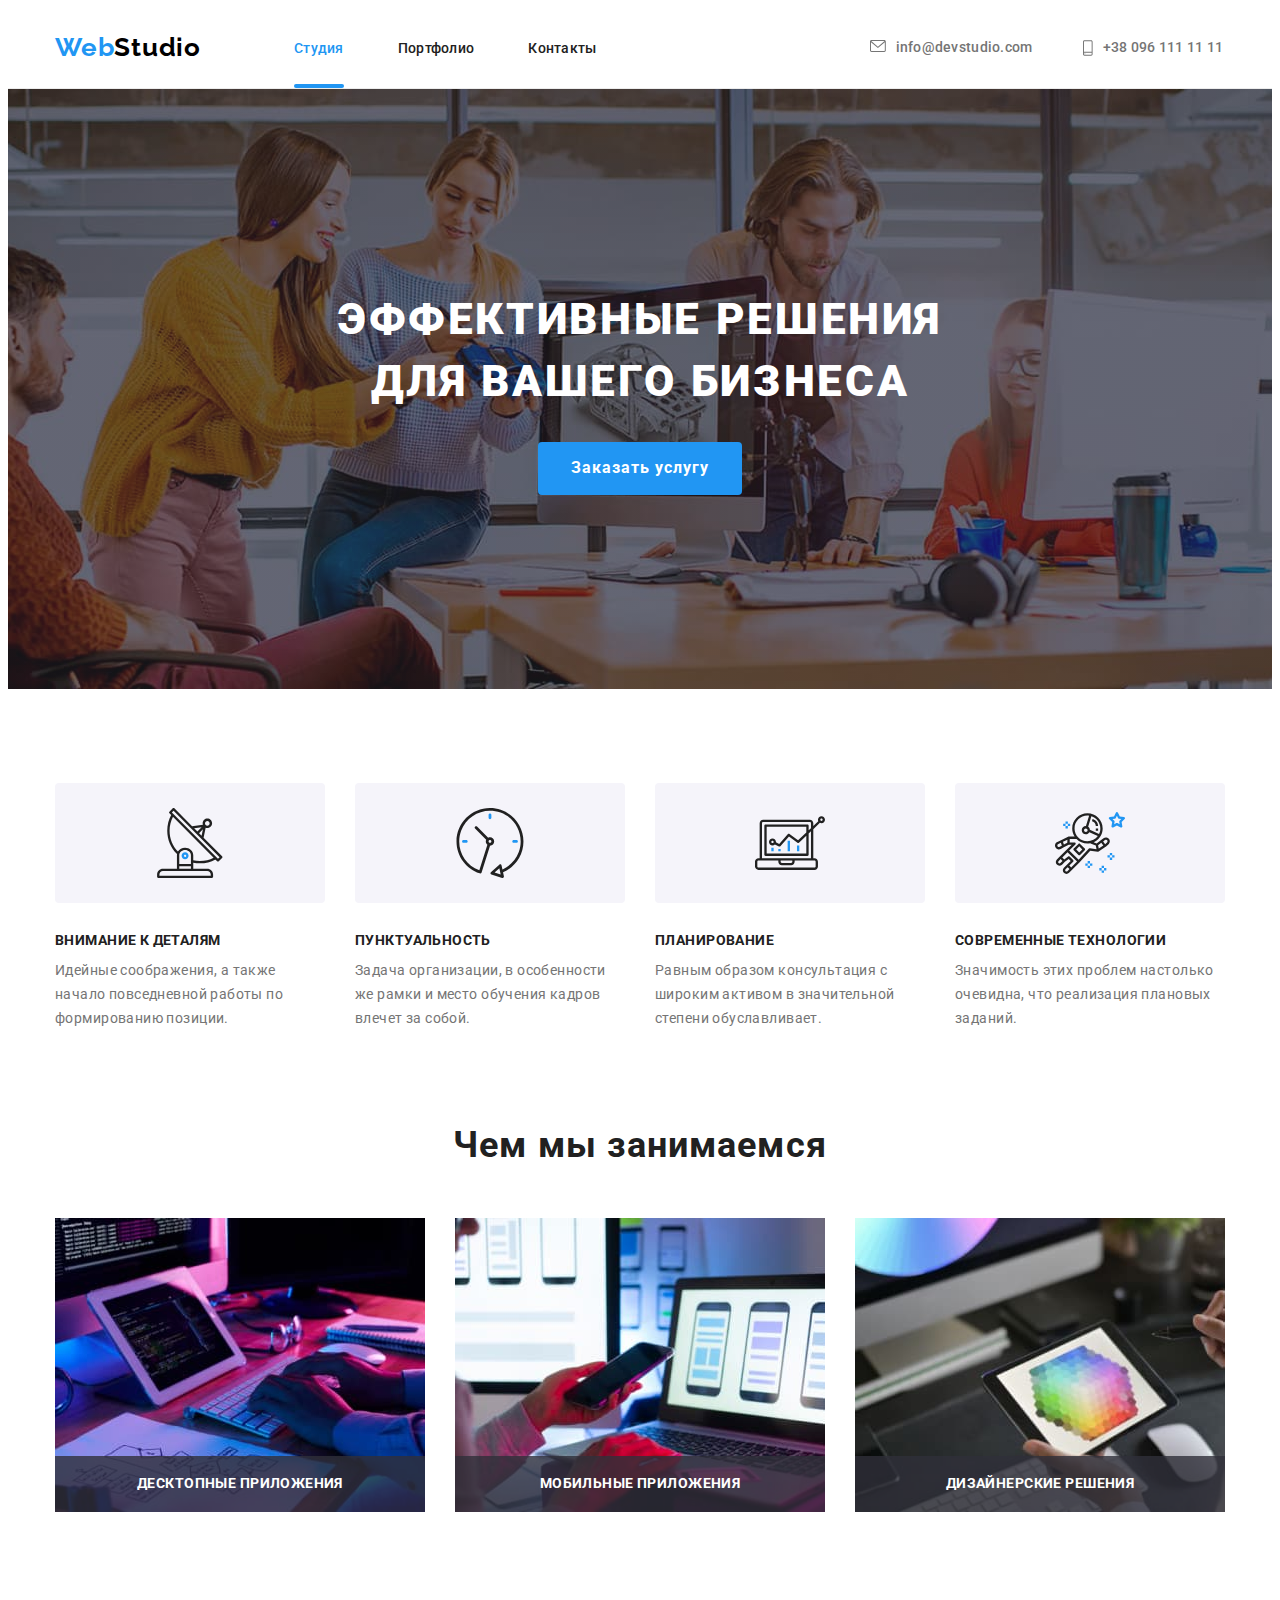
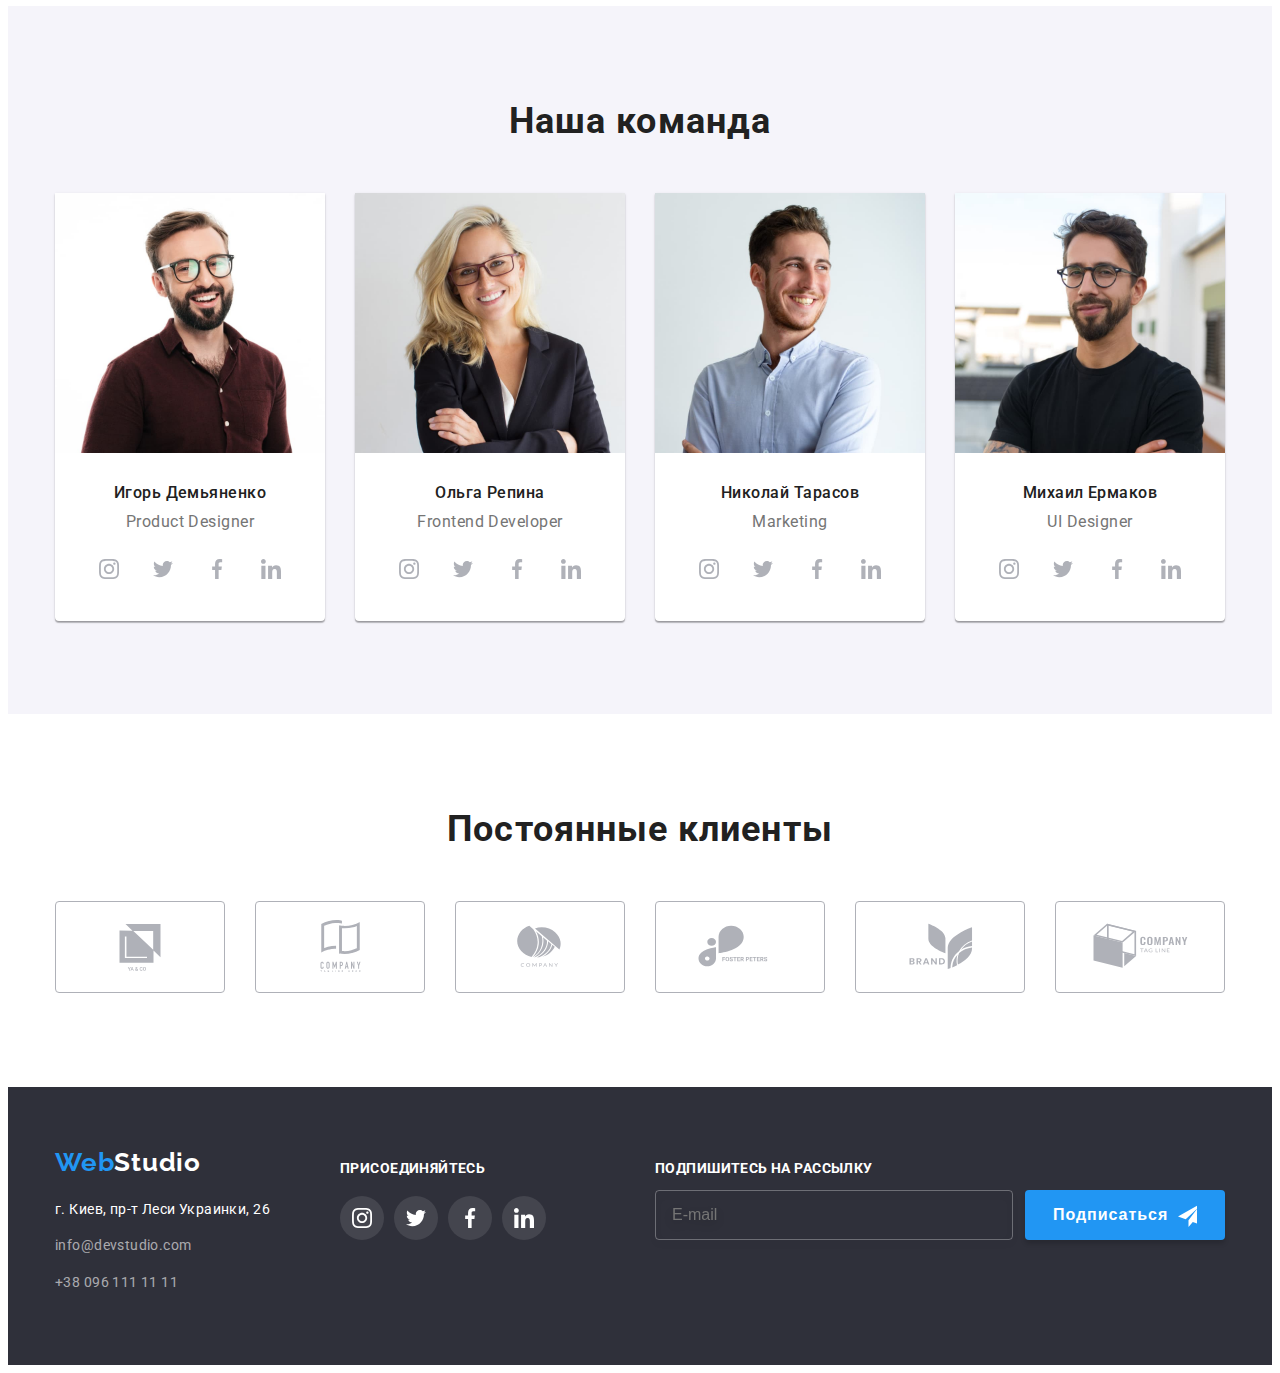
==== commit c4a5a151: "change teg" ====
--- a/index.html
+++ b/index.html
@@ -21,7 +21,7 @@
     <link rel="stylesheet" href="./css/styles.css" />
   </head>
   <body>
-    <!--Шапка сайта-->
+    <!--Header Site-->
     <header class="page-header">
       <div class="container">
         <div class="header-inner">
@@ -71,71 +71,123 @@
       </div>
     </header>
     <main>
-      <!--Шапка-->
+      <!--Hero-->
       <section class="hero">
         <div class="container">
-          <h1 class="solution">Эффективные решения для вашего бизнеса</h1>
-          <button class="button-open" type="button" data-modal-open>Заказать услугу</button>
-          <!--Модальное окно-->
+          <h1 class="hero__text">Эффективные решения для вашего бизнеса</h1>
+          <button class="button__open" type="button" data-modal-open>
+            Заказать услугу
+          </button>
+          <!--Modal Window-->
           <div class="backdrop is-hidden" data-modal>
             <div class="modal">
-              <button class="button-close" type="button" data-modal-close>
-                <svg class="close-icon" aria-label="link mail" width="30" height="30">
+              <button class="button__close" type="button" data-modal-close>
+                <svg
+                  class="close__icon"
+                  aria-label="link mail"
+                  width="30"
+                  height="30"
+                >
                   <use href="./images/icons.svg#icon-close"></use>
                 </svg>
               </button>
-              <div class="">
-                <form class="form-modal" name="transfer">
-                  <strong class="form-title">Оставьте свои данные, мы вам перезвоним</strong>
-                  <div class="group-form">
-                    <label class="form-lable" for="username">Имя</label>                  
-                    <input class="form-input" type="text" name="username" required  autofocus/>
-                    <svg class="modal-icon">
-                      <use href="./images/icons.svg#icon-person" width="18" height="18"></use>
-                    </svg>
-                  </div> 
-                  <div class="group-form">
-                    <label class="form-lable" for="phone-number">Телефон</label>
-                    <input class="form-input" type="tel" name="phone-number" placeholder=" " required/>
-                    <svg class="modal-icon">
-                      <use href="./images/icons.svg#icon-phone-black" width="18" height="18"></use>
-                    </svg>  
-                  </div> 
-                  <div class="group-form">
-                    <label class="form-lable" for="mail">Почта</label>
-                    <input class="form-input" type="email" name="mail" placeholder=" " required/>
-                    <svg class="modal-icon">
-                      <use href="./images/icons.svg#icon-email-black" width="18" height="18"></use>
-                    </svg> 
-                  </div>             
-                  <div class="group-form">
-                    <label class="form-lable" for="notes" >Комментарий</label>
-                    <textarea class="form-textarea" name="notes" placeholder="Введите текст"></textarea>
-                  </div>                  
-                    <label class="label-checkbox" for="conditions">
-                      <input class="checkbox visually-hidden" type="checkbox" name="conditions" id="conditions" required/>                     
-                      Соглашаюсь с рассылкой и принимаю <a class="treaty" href="">Условия договора</a>
-                      <svg class="icon-active" width="16" height="15">
-							           <use href="images/icons.svg#icon-icon-check"></use>
-						          </svg> 
-                      <svg class="icon-check" width="16" height="15">
-							          <use href="images/icons.svg#icon-Vector1" ></use>
-						          </svg>			          
-                    </label>                                 
-                  <button class="button-modal" type="submit">Отправить</button>                           
+              <div>
+                <form class="form__modal" name="transfer">
+                  <strong class="form__title"
+                    >Оставьте свои данные, мы вам перезвоним</strong
+                  >
+                  <div class="form">
+                    <label class="form__lable" for="username">Имя</label>
+                    <input
+                      class="form__input"
+                      type="text"
+                      name="username"
+                      required
+                      autofocus
+                    />
+                    <svg class="modal__icon">
+                      <use
+                        href="./images/icons.svg#icon-person"
+                        width="18"
+                        height="18"
+                      ></use>
+                    </svg>
+                  </div>
+                  <div class="form">
+                    <label class="form__lable" for="phone-number"
+                      >Телефон</label
+                    >
+                    <input
+                      class="form__input"
+                      type="tel"
+                      name="phone-number"
+                      placeholder=" "
+                      required
+                    />
+                    <svg class="modal__icon">
+                      <use
+                        href="./images/icons.svg#icon-phone-black"
+                        width="18"
+                        height="18"
+                      ></use>
+                    </svg>
+                  </div>
+                  <div class="form">
+                    <label class="form__lable" for="mail">Почта</label>
+                    <input
+                      class="form__input"
+                      type="email"
+                      name="mail"
+                      placeholder=" "
+                      required
+                    />
+                    <svg class="modal__icon">
+                      <use
+                        href="./images/icons.svg#icon-email-black"
+                        width="18"
+                        height="18"
+                      ></use>
+                    </svg>
+                  </div>
+                  <div class="form">
+                    <label class="form__lable" for="notes">Комментарий</label>
+                    <textarea
+                      class="form__textarea"
+                      name="notes"
+                      placeholder="Введите текст"
+                    ></textarea>
+                  </div>
+                  <label class="label__checkbox" for="conditions">
+                    <input
+                      class="checkbox visually__hidden"
+                      type="checkbox"
+                      name="conditions"
+                      id="conditions"
+                      required
+                    />
+                    Соглашаюсь с рассылкой и принимаю
+                    <a class="treaty" href="">Условия договора</a>
+                    <svg class="icon__active" width="16" height="15">
+                      <use href="images/icons.svg#icon-icon-check"></use>
+                    </svg>
+                    <svg class="icon__check" width="16" height="15">
+                      <use href="images/icons.svg#icon-Vector1"></use>
+                    </svg>
+                  </label>
+                  <button class="button__modal" type="submit">Отправить</button>
                 </form>
-              </div>              
+              </div>
             </div>
           </div>
         </div>
       </section>
-      <!--Особенности-->
-      <section class="specific">
+      <!--Peculiarities-->
+      <section>
         <div class="container">
-          <ul class="title-text">
-            <li class="title-text-list">
-              <div class="benefits">
-                <svg class="icon-specific">
+          <ul class="benefits">
+            <li>
+              <div class="benefits__content">
+                <svg class="benefits__icon">
                   <use
                     href="./images/icons.svg#icon-antena"
                     width="70px"
@@ -143,15 +195,15 @@
                   ></use>
                 </svg>
               </div>
-              <h3 class="title">Внимание к деталям</h3>
-              <p class="specific-text">
+              <h3 class="benefits__title">Внимание к деталям</h3>
+              <p class="benefits__text">
                 Идейные соображения, а также начало повседневной работы по
                 формированию позиции.
               </p>
             </li>
-            <li class="title-text-list">
-              <div class="benefits">
-                <svg class="icon-specific">
+            <li>
+              <div class="benefits__content">
+                <svg class="benefits__icon">
                   <use
                     href="./images/icons.svg#icon-clock"
                     width="70px"
@@ -159,15 +211,15 @@
                   ></use>
                 </svg>
               </div>
-              <h3 class="title">Пунктуальность</h3>
-              <p class="specific-text">
+              <h3 class="benefits__title">Пунктуальность</h3>
+              <p class="benefits__text">
                 Задача организации, в особенности же рамки и место обучения
                 кадров влечет за собой.
               </p>
             </li>
-            <li class="title-text-list">
-              <div class="benefits">
-                <svg class="icon-specific">
+            <li>
+              <div class="benefits__content">
+                <svg class="benefits__icon">
                   <use
                     href="./images/icons.svg#icon-diagram"
                     width="70px"
@@ -175,15 +227,15 @@
                   ></use>
                 </svg>
               </div>
-              <h3 class="title">Планирование</h3>
-              <p class="specific-text">
+              <h3 class="benefits__title">Планирование</h3>
+              <p class="benefits__text">
                 Равным образом консультация с широким активом в значительной
                 степени обуславливает.
               </p>
             </li>
-            <li class="title-text-list">
-              <div class="benefits">
-                <svg class="icon-specific">
+            <li>
+              <div class="benefits__content">
+                <svg class="benefits__icon">
                   <use
                     href="./images/icons.svg#icon-astronaut"
                     width="70px"
@@ -191,8 +243,8 @@
                   ></use>
                 </svg>
               </div>
-              <h3 class="title">Современные технологии</h3>
-              <p class="specific-text">
+              <h3 class="benefits__title">Современные технологии</h3>
+              <p class="benefits__text">
                 Значимость этих проблем настолько очевидна, что реализация
                 плановых заданий.
               </p>
@@ -200,65 +252,65 @@
           </ul>
         </div>
       </section>
-      <!--Чем мы занимаемся-->
+      <!--Occupation-->
       <section class="occupation">
         <div class="container">
-          <h2 class="work-position">Чем мы занимаемся</h2>
+          <h2 class="occupation__content">Чем мы занимаемся</h2>
           <ul class="work">
-            <li class="details">
-              <div class="work-type">
+            <li>
+              <div class="work__type">
                 <img
                   src="images/box1.jpg"
-                  alt="Работа"
+                  alt="Desktop Applications"
                   width="370"
                   height="294"
                 />
-                <p class="details-text">Десктопные приложения</p>
-              </div class="work-type">
-            </li>
-            <li class="details">
-              <div class="work-type">
+                <p class="work__details">Десктопные приложения</p>
+              </div>
+            </li>
+            <li>
+              <div class="work__type">
                 <img
                   src="images/box2.jpg"
-                  alt="Работа1"
+                  alt="Mobile applications"
                   width="370"
                   height="294"
                 />
-                <p class="details-text">Мобильные приложения</p>
-              </div>
-            </li>
-            <li class="details">
-              <div class="work-type">
+                <p class="work__details">Мобильные приложения</p>
+              </div>
+            </li>
+            <li>
+              <div class="work__type">
                 <img
                   src="images/box3.jpg"
-                  alt="Работа2"
+                  alt="Design solutions"
                   width="370"
                   height="294"
                 />
-                <p class="details-text">Дизайнерские решения</p>
+                <p class="work__details">Дизайнерские решения</p>
               </div>
             </li>
           </ul>
         </div>
       </section>
-      <!--Команда-->
+      <!--Team-->
       <section class="team">
         <div class="container">
-          <h2 class="team-list">Наша команда</h2>
-          <ul class="all-team">
-            <li class="comand-card">
+          <h2 class="team__list">Наша команда</h2>
+          <ul class="employees">
+            <li class="employee__card">
               <img
                 src="images/img.jpg"
-                alt="Дизайнер"
+                alt="Product Designer"
                 width="270"
                 height="260"
               />
-              <h3 class="name">Игорь Демьяненко</h3>
-              <p class="job-title">Product Designer</p>
-              <ul class="link-contact">
-                <li class="">
-                  <a href="" class="job-network">
-                    <svg class="social-links">
+              <h3 class="employee__name">Игорь Демьяненко</h3>
+              <p class="job___title">Product Designer</p>
+              <ul class="job___contact">
+                <li>
+                  <a href="" class="contact__link">
+                    <svg class="social__network">
                       <use
                         href="./images/icons.svg#icon-instagram"
                         width="20px"
@@ -268,8 +320,8 @@
                   </a>
                 </li>
                 <li>
-                  <a href="" class="job-network">
-                    <svg class="social-links">
+                  <a href="" class="contact__link">
+                    <svg class="social__network">
                       <use
                         href="./images/icons.svg#icon-twitter"
                         width="20px"
@@ -278,8 +330,8 @@
                   ></a>
                 </li>
                 <li>
-                  <a href="" class="job-network">
-                    <svg class="social-links">
+                  <a href="" class="contact__link">
+                    <svg class="social__network">
                       <use
                         href="./images/icons.svg#icon-facebook"
                         width="20px"
@@ -288,8 +340,8 @@
                   ></a>
                 </li>
                 <li>
-                  <a href="" class="job-network">
-                    <svg class="social-links">
+                  <a href="" class="contact__link">
+                    <svg class="social__network">
                       <use
                         href="./images/icons.svg#icon-linkedin"
                         width="20px"
@@ -299,19 +351,19 @@
                 </li>
               </ul>
             </li>
-            <li class="comand-card">
+            <li class="employee__card">
               <img
                 src="./images/img1.jpg"
-                alt="Фронтэнд"
+                alt="Frontend"
                 width="270"
                 height="260"
               />
-              <h3 class="name">Ольга Репина</h3>
-              <p class="job-title">Frontend Developer</p>
-              <ul class="link-contact">
-                <li>
-                  <a href="" class="job-network">
-                    <svg class="social-links">
+              <h3 class="employee__name">Ольга Репина</h3>
+              <p class="job___title">Frontend Developer</p>
+              <ul class="job___contact">
+                <li>
+                  <a href="" class="contact__link">
+                    <svg class="social__network">
                       <use
                         href="./images/icons.svg#icon-instagram"
                         width="20px"
@@ -321,8 +373,8 @@
                   </a>
                 </li>
                 <li>
-                  <a href="" class="job-network">
-                    <svg class="social-links">
+                  <a href="" class="contact__link">
+                    <svg class="social__network">
                       <use
                         href="./images/icons.svg#icon-twitter"
                         width="20px"
@@ -331,8 +383,8 @@
                   ></a>
                 </li>
                 <li>
-                  <a href="" class="job-network">
-                    <svg class="social-links">
+                  <a href="" class="contact__link">
+                    <svg class="social__network">
                       <use
                         href="./images/icons.svg#icon-facebook"
                         width="20px"
@@ -341,8 +393,8 @@
                   ></a>
                 </li>
                 <li>
-                  <a href="" class="job-network">
-                    <svg class="social-links">
+                  <a href="" class="contact__link">
+                    <svg class="social__network">
                       <use
                         href="./images/icons.svg#icon-linkedin"
                         width="20px"
@@ -352,19 +404,19 @@
                 </li>
               </ul>
             </li>
-            <li class="comand-card">
+            <li class="employee__card">
               <img
                 src="./images/img2.jpg"
-                alt="Маркетинг"
+                alt="Marketing"
                 width="270"
                 height="260"
               />
-              <h3 class="name">Николай Тарасов</h3>
-              <p class="job-title">Marketing</p>
-              <ul class="link-contact">
-                <li>
-                  <a href="" class="job-network">
-                    <svg class="social-links">
+              <h3 class="employee__name">Николай Тарасов</h3>
+              <p class="job___title">Marketing</p>
+              <ul class="job___contact">
+                <li>
+                  <a href="" class="contact__link">
+                    <svg class="social__network">
                       <use
                         href="./images/icons.svg#icon-instagram"
                         width="20px"
@@ -374,8 +426,8 @@
                   </a>
                 </li>
                 <li>
-                  <a href="" class="job-network">
-                    <svg class="social-links">
+                  <a href="" class="contact__link">
+                    <svg class="social__network">
                       <use
                         href="./images/icons.svg#icon-twitter"
                         width="20px"
@@ -384,8 +436,8 @@
                   ></a>
                 </li>
                 <li>
-                  <a href="" class="job-network">
-                    <svg class="social-links">
+                  <a href="" class="contact__link">
+                    <svg class="social__network">
                       <use
                         href="./images/icons.svg#icon-facebook"
                         width="20px"
@@ -394,8 +446,8 @@
                   ></a>
                 </li>
                 <li>
-                  <a href="" class="job-network">
-                    <svg class="social-links">
+                  <a href="" class="contact__link">
+                    <svg class="social__network">
                       <use
                         href="./images/icons.svg#icon-linkedin"
                         width="20px"
@@ -405,19 +457,19 @@
                 </li>
               </ul>
             </li>
-            <li class="comand-card">
+            <li class="employee__card">
               <img
                 src="./images/img3.jpg"
-                alt="Дизайнер пользовательского интерфейса"
+                alt="UI Designer"
                 width="270"
                 height="260"
               />
-              <h3 class="name">Михаил Ермаков</h3>
-              <p class="job-title">UI Designer</p>
-              <ul class="link-contact">
-                <li>
-                  <a href="" class="job-network">
-                    <svg class="social-links">
+              <h3 class="employee__name">Михаил Ермаков</h3>
+              <p class="job___title">UI Designer</p>
+              <ul class="job___contact">
+                <li>
+                  <a href="" class="contact__link">
+                    <svg class="social__network">
                       <use
                         href="./images/icons.svg#icon-instagram"
                         width="20px"
@@ -427,8 +479,8 @@
                   </a>
                 </li>
                 <li>
-                  <a href="" class="job-network">
-                    <svg class="social-links">
+                  <a href="" class="contact__link">
+                    <svg class="social__network">
                       <use
                         href="./images/icons.svg#icon-twitter"
                         width="20px"
@@ -437,8 +489,8 @@
                   ></a>
                 </li>
                 <li>
-                  <a href="" class="job-network">
-                    <svg class="social-links">
+                  <a href="" class="contact__link">
+                    <svg class="social__network">
                       <use
                         href="./images/icons.svg#icon-facebook"
                         width="20px"
@@ -447,8 +499,8 @@
                   ></a>
                 </li>
                 <li>
-                  <a href="" class="job-network">
-                    <svg class="social-links">
+                  <a href="" class="contact__link">
+                    <svg class="social__network">
                       <use
                         href="./images/icons.svg#icon-linkedin"
                         width="20px"
@@ -462,47 +514,47 @@
         </div>
       </section>
       <section>
-        <h2 class="clients">Постоянные клиенты</h2>
+        <h2 class="caption__clients">Постоянные клиенты</h2>
         <div>
-          <ul class="customer-icons">
-            <li class="clients-icon">
-              <a href="#" class="icon-list-client">
-                <svg class="icon-customers">
+          <ul class="clients">
+            <li class="clients__item">
+              <a href="#" class="clients__icon">
+                <svg class="clients__image">
                   <use href="./images/icons.svg#icon-group"></use>
                 </svg>
               </a>
             </li>
-            <li class="clients-icon">
-              <a href="#" class="icon-list-client">
-                <svg class="icon-customers">
+            <li class="clients__item">
+              <a href="#" class="clients__icon">
+                <svg class="clients__image">
                   <use href="./images/icons.svg#icon-group1"></use>
                 </svg>
               </a>
             </li>
-            <li class="clients-icon">
-              <a href="#" class="icon-list-client">
-                <svg class="icon-customers">
+            <li class="clients__item">
+              <a href="#" class="clients__icon">
+                <svg class="clients__image">
                   <use href="./images/icons.svg#icon-group2"></use>
                 </svg>
               </a>
             </li>
-            <li class="clients-icon">
-              <a href="#" class="icon-list-client">
-                <svg class="icon-customers">
+            <li class="clients__item">
+              <a href="#" class="clients__icon">
+                <svg class="clients__image">
                   <use href="./images/icons.svg#icon-group3"></use>
                 </svg>
               </a>
             </li>
-            <li class="clients-icon">
-              <a href="#" class="icon-list-client">
-                <svg class="icon-customers">
+            <li class="clients__item">
+              <a href="#" class="clients__icon">
+                <svg class="clients__image">
                   <use href="./images/icons.svg#icon-group4"></use>
                 </svg>
               </a>
             </li>
-            <li class="clients-icon">
-              <a href="#" class="icon-list-client">
-                <svg class="icon-customers">
+            <li class="clients__item">
+              <a href="#" class="clients__icon">
+                <svg class="clients__image">
                   <use href="./images/icons.svg#icon-group5"></use>
                 </svg>
               </a>
@@ -511,7 +563,7 @@
         </div>
       </section>
     </main>
-    <!--Подвал-->
+    <!--Footer-->
     <footer class="page-footer">
       <div class="container">
         <div class="footer-info">
@@ -527,7 +579,9 @@
                   >
                 </li>
                 <li class="footer-contacts__item">
-                  <a class="footer-contacts__mail" href="mailto:info@devstudio.co"
+                  <a
+                    class="footer-contacts__mail"
+                    href="mailto:info@devstudio.co"
                     >info@devstudio.com</a
                   >
                 </li>
@@ -592,16 +646,28 @@
             <p class="sending__text">Подпишитесь на рассылку</p>
             <form class="form__sending" name="subscription" autocomplete="on">
               <label class="lable__visually" for="subscription-email"></label>
-              <input class="input__mail" type="email" name="subscription-email" id="subscription-email" placeholder="E-mail" required>
-              <button class="button__form" type="button-sending">Подписаться              
+              <input
+                class="input__mail"
+                type="email"
+                name="subscription-email"
+                id="subscription-email"
+                placeholder="E-mail"
+                required
+              />
+              <button class="button__form" type="button-sending">
+                Подписаться
                 <svg class="button__icon">
-                  <use href="./images/icons.svg#icon-icon-send" width="24px" height="24px"></use>
+                  <use
+                    href="./images/icons.svg#icon-icon-send"
+                    width="24px"
+                    height="24px"
+                  ></use>
                 </svg>
               </button>
             </form>
-          </div>        
+          </div>
         </div>
-      </div>      
+      </div>
     </footer>
     <script src="./js/modal.js"></script>
   </body>
--- a/css/styles.css
+++ b/css/styles.css
@@ -75,7 +75,7 @@
         
 }
 
-/* Шапка сайта */
+/* Header Site */
 
 .header-inner {
     display: inline-flex;        
@@ -243,10 +243,62 @@
        
 }
 
-
-
-
-/* Модальное окно */
+/* Hero */
+
+.hero {
+    background-color: #2F303A;
+    max-width: 1600px;
+    height: 600px;
+    padding-top: 200px;
+    padding-bottom: 200px;
+    margin-left: auto;
+    margin-right: auto;
+    background-size: cover;
+    background-position: center;
+    background-image: linear-gradient(to right, rgba(47, 48, 58, 0.4), rgba(47, 48, 58, 0.4)), url(../images/img111.jpg);
+
+}
+
+.hero__text {
+    font-family: 'Roboto', sans-serif;
+    font-style: normal;
+    font-weight: 900;
+    font-size: 44px;
+    line-height: 1.4;
+    text-align: center;
+    letter-spacing: 0.06em;
+    text-transform: uppercase;
+    color: #FFFFFF;
+    max-width: 696px;
+    margin: 0 auto;
+    margin-bottom: 30px;
+
+
+}
+
+
+.button__open {
+    font-family: 'Roboto', sans-serif;
+    padding: 10px 32px;
+    font-style: normal;
+    font-weight: 700;
+    font-size: 16px;
+    line-height: 1.9;
+    display: flex;
+    align-items: center;
+    text-align: center;
+    letter-spacing: 0.06em;
+    color: #FFFFFF;
+    background-color: #2196F3;
+    border: 1px solid transparent;
+    border-radius: 4px;
+    cursor: pointer;
+    text-decoration: none;
+    margin: 0 auto;
+}
+
+
+/* Modal Window */
 
 .backdrop {
     position: fixed;
@@ -287,7 +339,7 @@
 
 
 
-.button-close {
+.button__close {
     position: absolute;
     top: 8px;
     right: 8px;
@@ -309,7 +361,7 @@
 
 }
 
-.close-icon {    
+.close__icon {    
     width: 18px;
     fill: currentColor;
     
@@ -319,8 +371,8 @@
 
 
 
-.button-close:hover,
-.button-close:hover {
+.button__close:hover,
+.button__close:hover {
     box-shadow: none;    
     color: #2196F3;
 
@@ -329,7 +381,7 @@
 
 
 
-.form-modal {
+.form__modal {
     display: flex;
     flex-direction: column;
     align-items: center;    
@@ -342,7 +394,7 @@
     
 }
 
-.group-form {
+.form {
     width: 100%;
     position: relative;
     
@@ -351,9 +403,9 @@
 }
 
 
-.group-form:focus-within > .modal-icon,
-.group-form:hover > .modal-icon, 
-.group-form:focus > .modal-icon {
+.form:focus-within > .modal__icon,
+.form:hover > .modal__icon, 
+.form:focus > .modal__icon {
     fill: #2196F3;
 }
 
@@ -363,7 +415,7 @@
 
   
 
-.form-title {      
+.form__title {      
     font-family: 'Roboto', sans-serif;
     font-style: normal;
     font-weight: 700;
@@ -379,7 +431,7 @@
 
 
 
-.form-lable {
+.form__lable {
     display: block;
     width: 25px;
     height: 14px;
@@ -397,7 +449,7 @@
 
 
  
-.form-input {    
+.form__input {    
     width: 100%;
     height: 40px;    
     border: 1px solid rgba(33, 33, 33, 0.2);
@@ -411,9 +463,9 @@
     
 }
 
-.form-input:focus-within,
-.form-input:hover,
-.form-input:focus {
+.form__input:focus-within,
+.form__input:hover,
+.form__input:focus {
     border: 1px solid #2196F3;
     color: #2196F3;    
     fill: #2196F3;
@@ -423,7 +475,7 @@
 
 
 
-.modal-icon {
+.modal__icon {
     position: absolute;
     top: 50%;
     left: 0;
@@ -438,7 +490,7 @@
 
 
 
-.form-textarea {
+.form__textarea {
     width: 100%;
     height: 120px;       
     border: 1px solid rgba(33, 33, 33, 0.2);
@@ -450,8 +502,8 @@
     
 }
 
-.form-textarea:hover,
-.form-textarea:focus {
+.form__textarea:hover,
+.form__textarea:focus {
     border: 1px solid #2196F3;
 
 
@@ -459,7 +511,7 @@
 
 
 
-.group-form textarea::placeholder {
+.form textarea::placeholder {
     font-family: 'Roboto', sans-serif;
     font-style: normal;
     font-weight: 400;
@@ -472,7 +524,7 @@
 
 
 
-.button-modal {  
+.button__modal {  
     display: flex;
     justify-content: center;
     align-items: center;
@@ -501,15 +553,15 @@
 }
 
 
-.button-modal:hover,
-.button-modal:focus {
+.button__modal:hover,
+.button__modal:focus {
     background-color: #188ce8;
     cursor: pointer;
 
 }
 
 
-.form-textarea::placeholder {
+.form__textarea::placeholder {
     font-family: 'Roboto', sans-serif;
     font-style: normal;
     font-weight: 400;
@@ -521,7 +573,7 @@
 
 
 
-.label-checkbox {  
+.label__checkbox {  
     position: relative;  
     align-items: center;
     font-family: 'Roboto', sans-serif;
@@ -538,7 +590,7 @@
 
 }
 
-.visually-hidden {
+.visually__hidden {
     position: absolute;
     width: 1px;
     height: 1px;
@@ -553,7 +605,7 @@
 }
 
 
-.icon-check {
+.icon__check {
     position: absolute;
     left: 0;
     top: 50%;
@@ -567,13 +619,13 @@
 
 
 
-.checkbox:checked ~.icon-check {
+.checkbox:checked ~.icon__check {
     opacity: 0;
 }
 
 
 
-.icon-active {    
+.icon__active {    
     position: absolute;
     left: 0;
     top: 50%;
@@ -586,7 +638,7 @@
 }
 
 
-.checkbox:checked~.icon-active {
+.checkbox:checked~.icon__active {
     opacity: 1;
 }
 
@@ -609,85 +661,44 @@
 }
 
 
-.input-icon {
+.input__icon {
     width: 18px;
     height: 18px;  
 }
 
 
-
-
-/* Шапка */
-.hero { 
-    background-color: #2F303A;      
-    max-width: 1600px;
-    height: 600px;
-    padding-top: 200px;
-    padding-bottom: 200px;
-    margin-left: auto;
-    margin-right: auto;
-    background-size: cover;
-    background-position: center;    
-    background-image: linear-gradient(to right, rgba(47, 48, 58, 0.4), rgba(47, 48, 58, 0.4)), url(../images/img111.jpg);
- 
-}
-
-.solution {
-    font-family: 'Roboto', sans-serif;
-    font-style: normal;
-    font-weight: 900;
-    font-size: 44px;
-    line-height: 1.4;     
-    text-align: center;
-    letter-spacing: 0.06em;
-    text-transform: uppercase;    
-    color: #FFFFFF;
-    max-width: 696px;
-    margin: 0 auto;    
+/* Peculiarities */
+
+.benefits {
+    display: flex;
+    justify-content: space-between;
+    padding: 0;
+    margin-top: 0;
+    margin-bottom: 0%;
+    gap: 30px;
+
+}
+
+.benefits__content {
+    display: flex;
+    align-items: center;
+    justify-content: center;
+    width: 270px;
+    height: 120px;
+    background-color: #F5F4FA;
+    border-radius: 4px;
     margin-bottom: 30px;
 
-   
-}
-
-
-.button-open {
-    font-family: 'Roboto', sans-serif;
-    padding: 10px 32px;
-    font-style: normal;
-    font-weight: 700;
-    font-size: 16px;
-    line-height: 1.9;      
-    display: flex;
-    align-items: center;
-    text-align: center;
-    letter-spacing: 0.06em;         
-    color: #FFFFFF;
-    background-color: #2196F3;
-    border: 1px solid transparent;
-    border-radius: 4px;
-    cursor: pointer;
-    text-decoration:none;
-    margin: 0 auto; 
-}
-
-
-.button-menu {
-    display: flex;
-    justify-content: center;
-    margin: 0%;
-    gap: 8px;
-    margin-bottom: 50px;
-    padding-left: 0%;     
-
-}
-
-
-
-
-
-/* Особенности */
-
-.title {
+
+}
+
+.benefits__icon {
+    width: 70px;
+    height: 70px;
+}
+
+
+.benefits__title {
     font-family: 'Roboto', sans-serif;
     font-style: normal;
     font-weight: 700;
@@ -700,7 +711,7 @@
     margin-bottom: 10px;
 }
 
-.specific-text {
+.benefits__text {
     font-family: 'Roboto', sans-serif;
     font-style: normal;
     font-weight: 400;
@@ -713,39 +724,8 @@
     
 }
 
-.title-text {
-    display: flex; 
-    justify-content: space-between; 
-    padding: 0;
-    margin-top: 0;
-    margin-bottom: 0%;    
-    gap:30px;
-    
-}
-
-
-.benefits {
-    display: flex;
-    align-items: center;
-    justify-content: center;
-    width: 270px;
-    height: 120px;
-    background-color: #F5F4FA;
-    border-radius: 4px;
-    margin-bottom: 30px;
-    
-    
-
-}
-
-.icon-specific {
-    width: 70px;
-    height: 70px;
-}
-
-
-
-/* Чем мы занимаемся */
+
+/* Occupation */
 
 .occupation {
     padding-top: 0;
@@ -754,7 +734,7 @@
     
 }
 
-.work-position {
+.occupation__content {
     font-family: 'Roboto', sans-serif;
     font-weight: 700;
     font-size: 36px;
@@ -777,7 +757,7 @@
 }
 
 
-.work-type {
+.work__type {
     position: relative;
     display: block;
     justify-content: space-between;
@@ -786,7 +766,7 @@
 }
 
 
-.details-text {
+.work__details {
     position: absolute;
     font-family: 'Roboto', sans-serif;
     font-style: normal;
@@ -808,36 +788,48 @@
 }
 
 
-/* Команда */
+/* Team */
 
 .team {
     background-color: #F5F4FA;
     height: 708px;
 }
 
-.team-list {
-    font-family: 'Roboto', sans-serif;
-    font-weight: 700;
-    font-size: 36px;
-    line-height: 1.2;
-    text-align: center;
-    letter-spacing: 0.03em;
-    color: #212121;    
-    margin: 0 auto;
-
-}
-
-.all-team {
+
+.employees {
     display: flex;
     justify-content: space-between;
     padding-left: 0;
     margin-top: 50px;
     margin-bottom: 0;
-    
-}
-
-
-.name {
+
+}
+
+.team__list {
+    font-family: 'Roboto', sans-serif;
+    font-weight: 700;
+    font-size: 36px;
+    line-height: 1.2;
+    text-align: center;
+    letter-spacing: 0.03em;
+    color: #212121;    
+    margin: 0 auto;
+
+}
+
+.employee__card {
+    width: 270px;
+    height: 428px;
+    left: 215px;
+    top: 1635px;
+    background: #FFFFFF;
+    box-shadow: 0px 1px 3px rgba(0, 0, 0, 0.12), 0px 1px 1px rgba(0, 0, 0, 0.14), 0px 2px 1px rgba(0, 0, 0, 0.2);
+    border-radius: 0px 0px 4px 4px;
+    text-align: center;
+}
+
+
+.employee__name {
     font-family: 'Roboto', sans-serif;
     font-style: normal;
     font-weight: 500;
@@ -850,7 +842,7 @@
   
 }
 
-.job-title { 
+.job___title { 
     font-family: 'Roboto', sans-serif;
     font-style: normal;
     font-weight: 400;
@@ -865,7 +857,7 @@
 
 
 
-.link-contact {
+.job___contact {
     display: flex;
     list-style: none;
     padding-left: 32px;
@@ -875,7 +867,7 @@
 
 }
 
-.social-links {
+.social__network {
     width: 20px;
     height: 20px;
     color: #FFFFFF;
@@ -884,7 +876,7 @@
 }
 
 
-.job-network {
+.contact__link {
     display: flex;
     align-items: center;
     justify-content: center;
@@ -898,14 +890,14 @@
 }
 
 
-.job-network:hover,
-.job-network:focus   {
+.contact__link:hover,
+.contact__link:focus   {
     background-color: #2196F3;  
     fill: currentColor;  
     
 }
 
-.clients {
+.caption__clients {
     font-family: 'Roboto', sans-serif;
     font-style: normal;
     font-weight: 700;
@@ -918,29 +910,20 @@
     margin-bottom: 50px;
 }
 
-.comand-card {    
-    width: 270px;
-    height: 428px;
-    left: 215px;
-    top: 1635px;
-    background: #FFFFFF;       
-    box-shadow: 0px 1px 3px rgba(0, 0, 0, 0.12), 0px 1px 1px rgba(0, 0, 0, 0.14), 0px 2px 1px rgba(0, 0, 0, 0.2);
-    border-radius: 0px 0px 4px 4px;
-    text-align: center;
-}
-
-
-.customer-icons:focus, 
-.icon-list-client:focus,
-.customer-icons:hover
-.icon-list-client:hover {    
+
+
+
+.clients:focus, 
+.clients__icon:focus,
+.clients:hover
+.clients__icon:hover {    
     border-color: #2196F3;
     color: #2196F3; 
     fill: currentColor;
     
 }
 
-.customer-icons {
+.clients {
     display: flex;
     justify-content: center;
     align-content: center;
@@ -950,7 +933,7 @@
 
 
 }
-.icon-customers {
+.clients__image {
     display: flex;
     justify-content: center;
     align-items: center;
@@ -962,7 +945,7 @@
 
 }
  
-.icon-list-client {
+.clients__icon {
     display: flex;
     justify-content: center;
     align-items: center;
@@ -979,7 +962,7 @@
 }
 
 
-.clients-icon {
+.clients__item {
     margin-right: 30px;
     
     
@@ -987,141 +970,12 @@
 
 
 
-.clients-icon:last-child {
+.clients__item:last-child {
     margin-right: 0;
 }
 
-/* Все */
-
-
-
-
-.list {
-    font-family: 'Roboto', sans-serif;
-    font-style: normal;
-    font-weight: 700;
-    font-size: 18px;
-    line-height: 2;           
-    letter-spacing: 0.06em;    
-    color: #212121;
-    margin: 0;
-   
-    
-  
-    
-         
-
-}
-
-
-
-.list-team {
-    display: flex;
-    flex-wrap: wrap;
-    justify-content: space-between;
-    padding-left: 0%;  
-    gap: 30px;
-    margin: 0;
-    
-   
-
-}
-
-
-
-.text {
-    font-family: 'Roboto', sans-serif;
-    font-style: normal;
-    font-weight: 400;
-    font-size: 16px;
-    line-height: 1.9;       
-    letter-spacing: 0.03em;
-    color: #757575;
-    margin: 0;    
-    
-    
-        
-}
-
-.portfolio-card {
-    width: 370px;
-    height: 404px;
-    left: 215px;
-    top: 1130px;
-    border: 1px solid #EEEEEE;
-    cursor: pointer;
-    
- 
-    
-}
-
-
-
-.overlay {
-    position: relative;
-    overflow: hidden;
-   
-    
-   
-
-}
-
-.overlay-icon {    
-    position: absolute;
-    display: flex;
-    justify-content: center;
-    align-items: center;
-    width: 100%;
-    height: 294px;   
-    background-color: rgba(33, 150, 243, 0.9); 
-    transform: translatey(0);
-    transition: transform 250ms cubic-bezier(0.4, 0, 0.2, 1), opacity 250ms cubic-bezier(0.4, 0, 0.2, 1);
-    
-    
-}
-    
-.portfolio-card:hover .overlay-icon {
-    transform: translatey(-100%);
-    
-    
-    
-    
-    
-}
-
-
-
-
-.overlay-text {
-    font-family: 'Roboto', sans-serif;
-    font-style: normal;
-    font-weight: 400;
-    font-size: 18px;
-    line-height: 1.6;    
-    letter-spacing: 0.03em;    
-    color: #FFFFFF;
-    padding: 63px 24px;
-    text-align: left;
-    
-    
-        
-}
-    
-
-.portfolio-card:hover,
-.portfolio-card:focus {
-    box-shadow: 0px 1px 1px rgba(0, 0, 0, 0.12), 0px 4px 4px rgba(0, 0, 0, 0.06), 1px 4px 6px rgba(0, 0, 0, 0.16);
-    
-}
-
-
-
-.portfolio-card-list {
-    padding: 20px 24px;
-    
-}    
-
-/* Кнопки */
+
+/* Buttons */
 
 
 .button {
@@ -1149,14 +1003,132 @@
     background-color: #2196F3;
     box-shadow: 0px 3px 1px rgba(0, 0, 0, 0.1), 0px 1px 2px rgba(0, 0, 0, 0.08), 0px 2px 2px rgba(0, 0, 0, 0.12);
     outline: none;
+
+}
+
+.button__menu {
+    display: flex;
+    justify-content: center;
+    margin: 0%;
+    gap: 8px;
+    margin-bottom: 50px;
+    padding-left: 0%;
+
+}
+
+/* Portfolio */
+
+
+.card__text {
+    font-family: 'Roboto', sans-serif;
+    font-style: normal;
+    font-weight: 700;
+    font-size: 18px;
+    line-height: 2;           
+    letter-spacing: 0.06em;    
+    color: #212121;
+    margin: 0;
+      
+
+}
+
+
+
+.portfolio {
+    display: flex;
+    flex-wrap: wrap;
+    justify-content: space-between;
+    padding-left: 0%;  
+    gap: 30px;
+    margin: 0;
+
+
+}
+
+
+.card__title {
+    font-family: 'Roboto', sans-serif;
+    font-style: normal;
+    font-weight: 400;
+    font-size: 16px;
+    line-height: 1.9;       
+    letter-spacing: 0.03em;
+    color: #757575;
+    margin: 0;    
+
+        
+}
+
+.portfolio__card {
+    width: 370px;
+    height: 404px;
+    left: 215px;
+    top: 1130px;
+    border: 1px solid #EEEEEE;
+    cursor: pointer;
+
+    
+}
+
+
+
+.overlay {
+    position: relative;
+    overflow: hidden;
+  
+
+}
+
+.overlay__icon {    
+    position: absolute;
+    display: flex;
+    justify-content: center;
+    align-items: center;
+    width: 100%;
+    height: 294px;   
+    background-color: rgba(33, 150, 243, 0.9); 
+    transform: translatey(0);
+    transition: transform 250ms cubic-bezier(0.4, 0, 0.2, 1), opacity 250ms cubic-bezier(0.4, 0, 0.2, 1);
    
     
 }
-
-
-
-
- /* Подвал */
+    
+.portfolio__card:hover .overlay__icon {
+    transform: translatey(-100%);
+    
+    
+}
+
+
+.overlay__text {
+    font-family: 'Roboto', sans-serif;
+    font-style: normal;
+    font-weight: 400;
+    font-size: 18px;
+    line-height: 1.6;    
+    letter-spacing: 0.03em;    
+    color: #FFFFFF;
+    padding: 63px 24px;
+    text-align: left;
+    
+        
+}
+    
+
+.portfolio__card:hover,
+.portfolio__card:focus {
+    box-shadow: 0px 1px 1px rgba(0, 0, 0, 0.12), 0px 4px 4px rgba(0, 0, 0, 0.06), 1px 4px 6px rgba(0, 0, 0, 0.16);
+    
+}
+
+
+.card__description {
+    padding: 20px 24px;
+    
+}    
+
+
+ /* Footer */
 
 .page-footer { 
        
